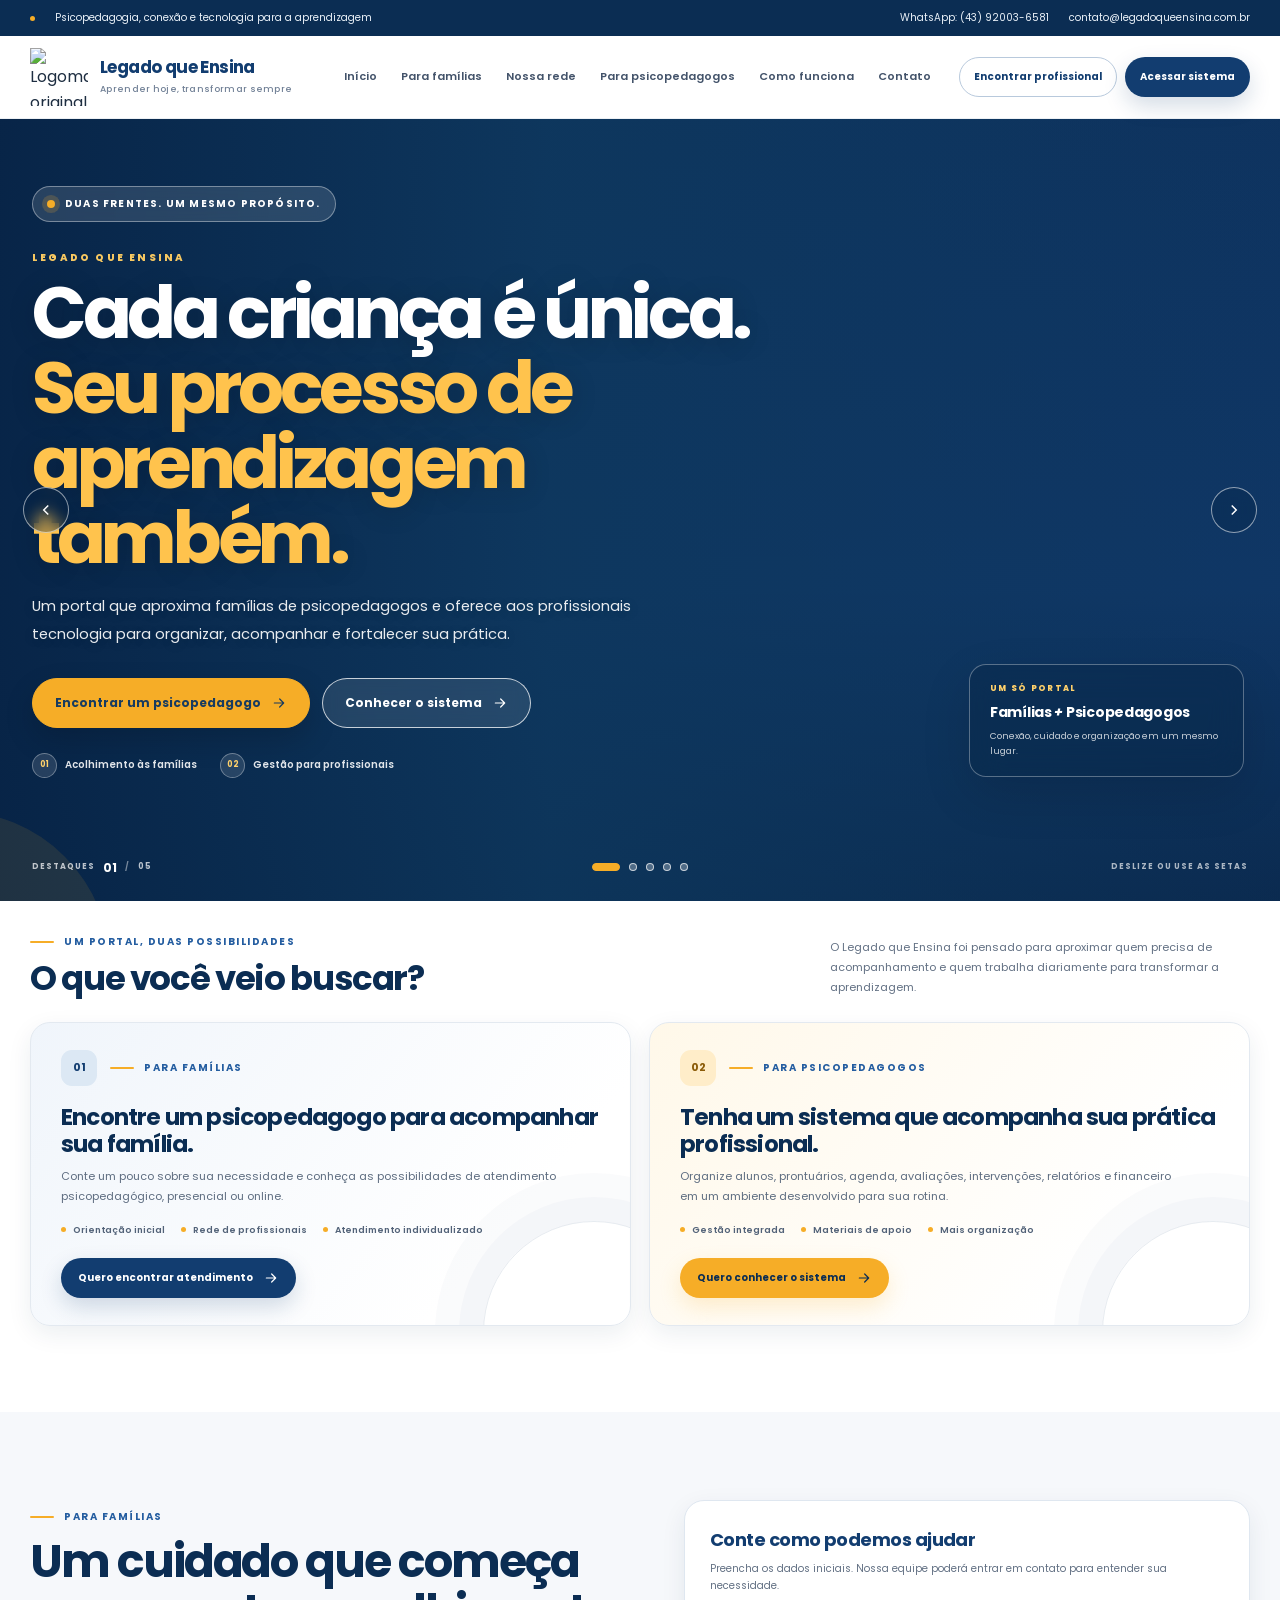
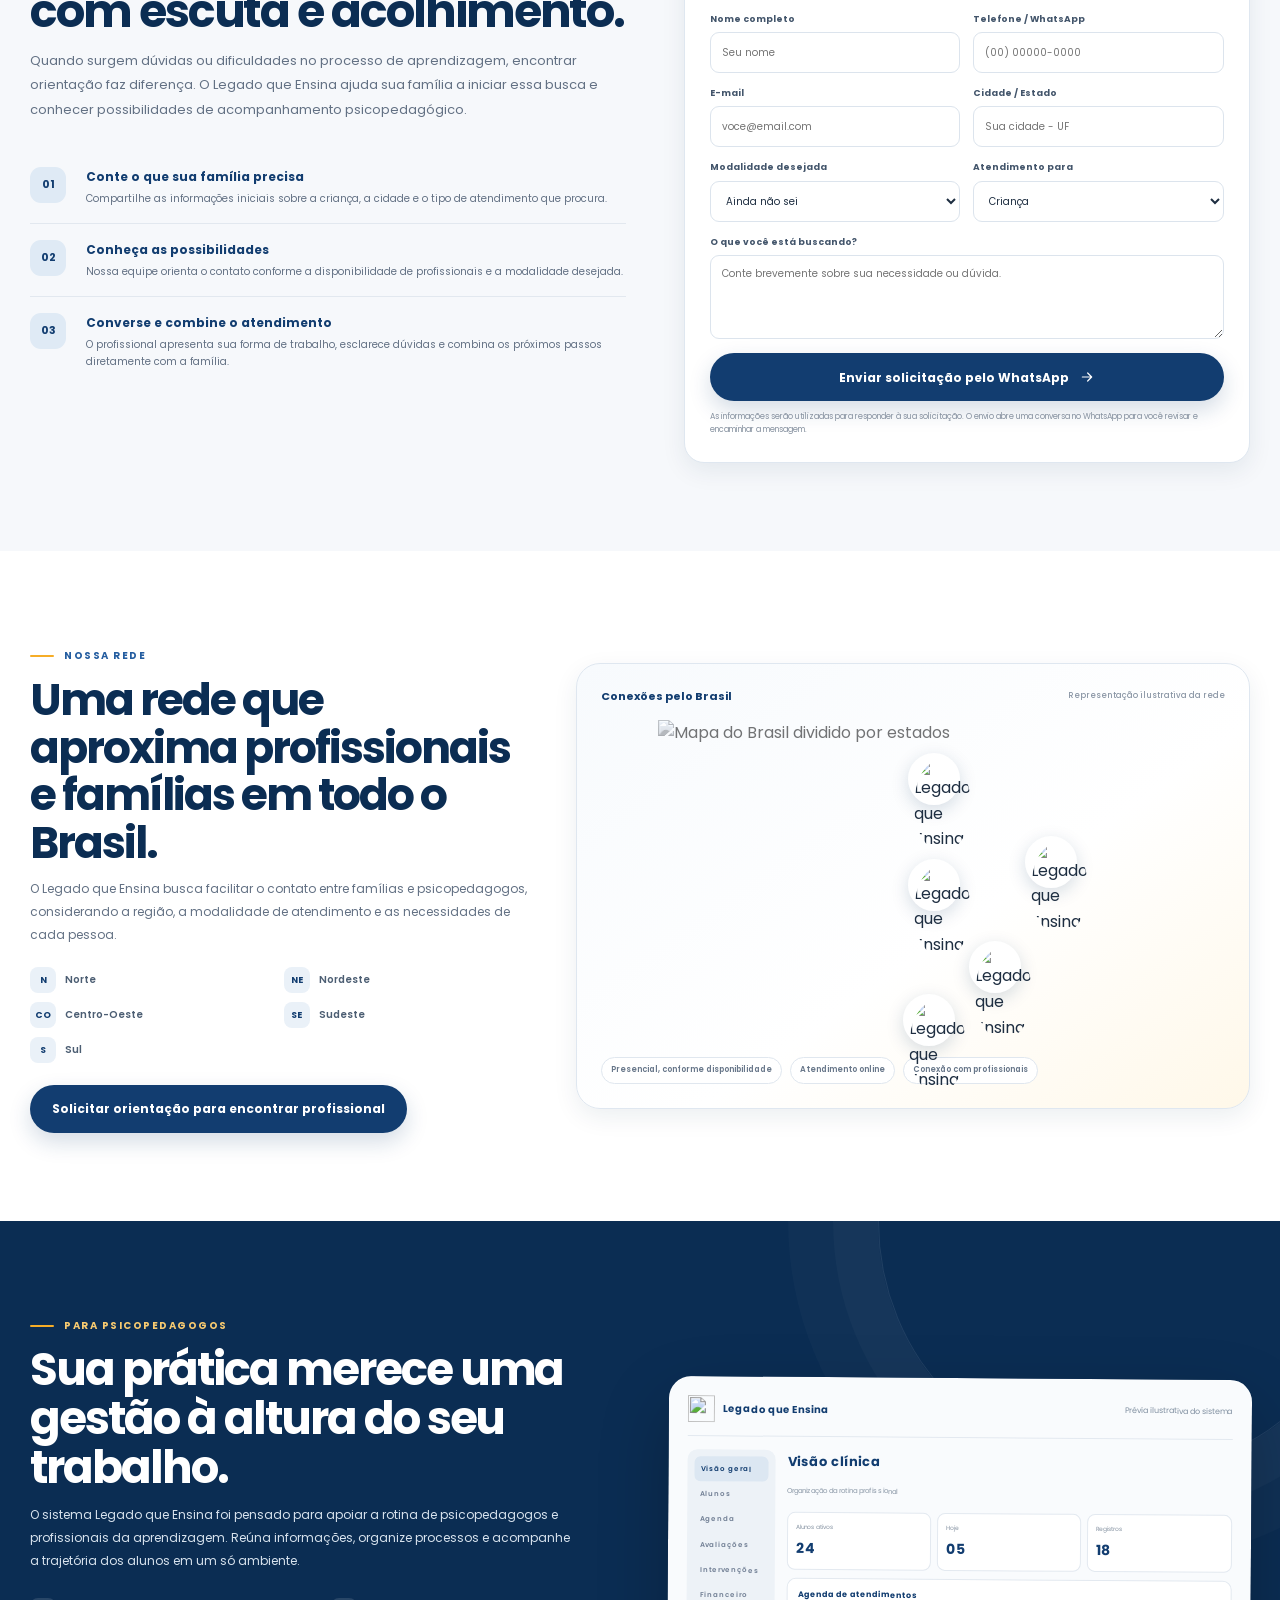
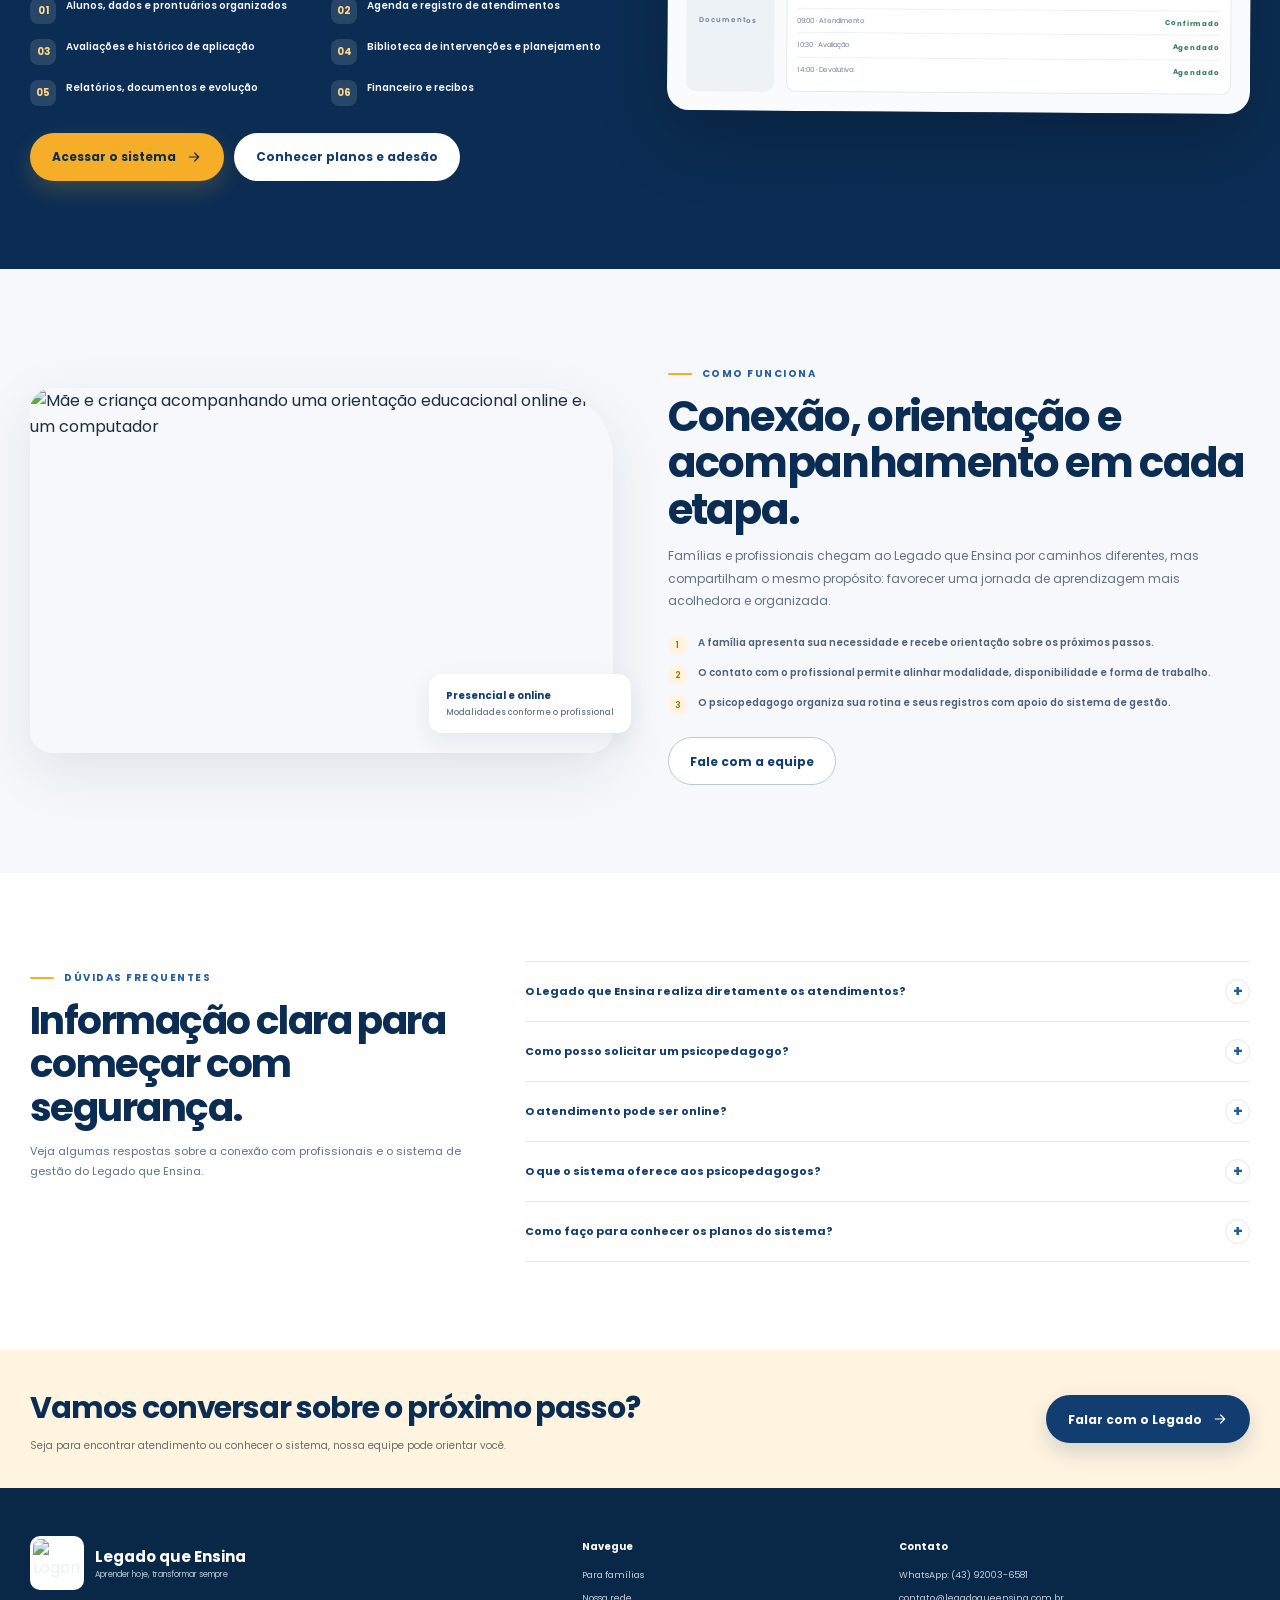
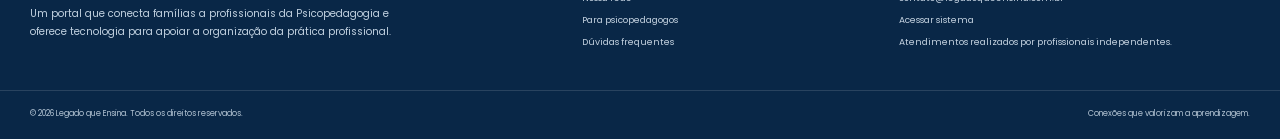
==== index.html @ 70329cec "Update index.html" ====
<!doctype html>
<html lang="pt-BR">
<head>
<meta charset="utf-8">
<meta name="viewport" content="width=device-width, initial-scale=1, viewport-fit=cover">
<meta name="theme-color" content="#123d70">
<meta name="description" content="O Legado que Ensina conecta famílias a profissionais da Psicopedagogia e oferece um sistema de gestão para psicopedagogos.">
<title>Legado que Ensina | Psicopedagogia, conexão e gestão</title>
<link rel="preconnect" href="https://fonts.googleapis.com">
<link rel="preconnect" href="https://fonts.gstatic.com" crossorigin>
<link href="https://fonts.googleapis.com/css2?family=Poppins:wght@400;500;600;700;800&display=swap" rel="stylesheet">
<style>
:root{
  --navy:#123d70;
  --navy-deep:#0b2d53;
  --blue:#245da0;
  --blue-mid:#3f76b4;
  --blue-pale:#eaf1f8;
  --gold:#f6ad27;
  --gold-pale:#fff4df;
  --teal:#2c7d82;
  --ink:#1e2e41;
  --muted:#637184;
  --line:#e3e9f0;
  --paper:#ffffff;
  --canvas:#f6f8fb;
  --shadow:0 18px 55px rgba(16,48,82,.10);
  --shadow-sm:0 8px 24px rgba(16,48,82,.08);
  --radius:22px;
  --max:1220px;
}
*{box-sizing:border-box}
html{scroll-behavior:smooth;scroll-padding-top:106px}
body{margin:0;background:#fff;color:var(--ink);font-family:'Poppins',system-ui,sans-serif;line-height:1.6;-webkit-font-smoothing:antialiased}
img{display:block;max-width:100%}
a{color:inherit;text-decoration:none}
button,input,select,textarea{font:inherit}
button{cursor:pointer}
.container{width:min(var(--max),calc(100% - 48px));margin-inline:auto}
.section{padding:88px 0}
.section-soft{background:var(--canvas)}
.eyebrow{display:inline-flex;align-items:center;gap:10px;color:var(--blue);font-size:10px;letter-spacing:.15em;text-transform:uppercase;font-weight:700}
.eyebrow:before{content:"";width:24px;height:2px;background:var(--gold);border-radius:3px}
.section-heading{max-width:700px;margin-bottom:38px}
.section-heading h2{margin:12px 0;color:var(--navy-deep);font-size:clamp(30px,4vw,44px);line-height:1.12;letter-spacing:-.04em;font-weight:700}
.section-heading p{margin:0;color:var(--muted);font-size:14px;line-height:1.9}
.section-heading.center{text-align:center;margin-inline:auto}
.section-heading.center .eyebrow:before{display:none}
.btn{min-height:48px;display:inline-flex;align-items:center;justify-content:center;gap:10px;padding:12px 21px;border:1px solid transparent;border-radius:999px;font-size:12px;font-weight:700;transition:background .2s ease,border-color .2s ease,transform .2s ease,box-shadow .2s ease}
.btn:hover{transform:translateY(-2px)}
.btn-primary{background:var(--navy);color:#fff;box-shadow:0 9px 22px rgba(18,61,112,.18)}
.btn-primary:hover{background:var(--navy-deep)}
.btn-gold{background:var(--gold);color:var(--navy-deep);box-shadow:0 9px 22px rgba(246,173,39,.2)}
.btn-gold:hover{background:#f3a416}
.btn-outline{border-color:#b8c9dc;color:var(--navy);background:#fff}
.btn-outline:hover{background:var(--blue-pale);border-color:#8eabc9}
.btn-white{background:#fff;color:var(--navy)}
.btn svg{width:16px;height:16px;fill:none;stroke:currentColor;stroke-width:1.8;stroke-linecap:round;stroke-linejoin:round}
.topbar{height:36px;background:var(--navy-deep);color:#eaf1f8;font-size:10px}
.topbar .container{height:100%;display:flex;align-items:center;justify-content:space-between;gap:18px}
.topbar-note,.topbar-contact{display:flex;align-items:center;gap:20px}
.topbar-note span,.topbar-contact a{display:inline-flex;align-items:center;gap:8px}
.topbar-dot{width:5px;height:5px;background:var(--gold);border-radius:50%}
.header{position:sticky;top:0;z-index:40;background:rgba(255,255,255,.96);backdrop-filter:blur(12px);border-bottom:1px solid rgba(18,61,112,.08)}
.nav{height:82px;display:flex;align-items:center;gap:28px}
.brand{display:flex;align-items:center;gap:12px;min-width:255px}
.brand img{width:58px;height:58px;object-fit:contain;object-position:center}
.brand-copy strong{display:block;color:var(--navy);font-size:17px;line-height:1.15;font-weight:700;letter-spacing:-.035em}
.brand-copy small{display:block;margin-top:4px;color:#718096;font-size:9px;font-weight:500;letter-spacing:.035em}
.navlinks{display:flex;align-items:center;gap:24px;margin-left:auto}
.navlinks a{position:relative;padding:10px 0;color:#43536a;font-size:11px;font-weight:600;white-space:nowrap}
.navlinks a:after{content:"";position:absolute;left:0;right:100%;bottom:3px;height:2px;background:var(--gold);transition:right .2s ease}
.navlinks a:hover{color:var(--navy)}.navlinks a:hover:after{right:0}
.nav-actions{display:flex;align-items:center;gap:8px}
.nav-actions .btn{min-height:40px;padding:9px 14px;font-size:10px;white-space:nowrap}
.menu-toggle{display:none;width:42px;height:42px;border:1px solid var(--line);border-radius:12px;background:#fff;color:var(--navy)}
.menu-toggle svg{width:20px;height:20px;stroke:currentColor;fill:none;stroke-width:2}
/* hero */
.hero{position:relative;overflow:hidden;background:linear-gradient(108deg,#f5f8fc 0%,#edf3f9 54%,#fff7e9 100%)}
.hero:before{content:"";position:absolute;width:560px;height:560px;right:-210px;top:-290px;border:1px solid rgba(36,93,160,.10);border-radius:50%;box-shadow:0 0 0 42px rgba(36,93,160,.025),0 0 0 84px rgba(36,93,160,.02)}
.hero:after{content:"";position:absolute;width:310px;height:310px;left:-200px;bottom:-220px;border-radius:50%;background:rgba(246,173,39,.10)}
.hero-inner{position:relative;z-index:1}
.slides{position:relative;min-height:560px}
.slide{display:none;min-height:560px;align-items:center;padding:55px 0 82px}
.slide.active{display:flex;animation:slideIn .5s ease both}
@keyframes slideIn{from{opacity:.35;transform:translateY(8px)}to{opacity:1;transform:translateY(0)}}
.hero-grid{width:100%;display:grid;grid-template-columns:1fr 1fr;gap:52px;align-items:center}
.hero-copy{max-width:570px}
.hero-label{display:inline-flex;align-items:center;gap:9px;padding:8px 12px;border:1px solid #cddbeb;border-radius:999px;background:rgba(255,255,255,.82);color:var(--navy);font-size:9px;font-weight:700;letter-spacing:.13em;text-transform:uppercase}
.hero-label i{width:7px;height:7px;border-radius:50%;background:var(--gold)}
.hero h1{margin:20px 0 18px;color:var(--navy-deep);font-size:clamp(42px,5vw,64px);line-height:1.04;letter-spacing:-.055em;font-weight:700}
.hero h1 em{font-style:normal;color:var(--blue)}
.hero-copy>p{max-width:520px;margin:0;color:#5b6a7d;font-size:14px;line-height:1.9}
.hero-actions{display:flex;flex-wrap:wrap;gap:10px;margin-top:27px}
.hero-assurance{display:flex;flex-wrap:wrap;gap:18px;margin-top:26px;color:#53647a;font-size:10px;font-weight:600}
.hero-assurance span{display:flex;align-items:center;gap:8px}
.hero-assurance b{display:grid;place-items:center;width:21px;height:21px;border-radius:50%;background:#fff0d3;color:#a36b06;font-size:11px}
.hero-visual{position:relative;min-width:0}
.hero-photo{width:100%;height:405px;object-fit:cover;object-position:center 42%;border-radius:30px 110px 30px 30px;box-shadow:var(--shadow)}
.photo-caption{position:absolute;left:-22px;bottom:22px;max-width:245px;padding:15px 18px;border:1px solid #fff;border-radius:14px;background:#fffffff2;box-shadow:var(--shadow-sm)}
.photo-caption strong{display:block;color:var(--navy);font-size:12px}
.photo-caption span{display:block;margin-top:3px;color:var(--muted);font-size:9px;line-height:1.6}
.hero-system{position:relative;padding:21px;border:1px solid #d9e3ef;border-radius:24px;background:#fff;box-shadow:var(--shadow);transform:rotate(.5deg)}
.system-top{display:flex;align-items:center;justify-content:space-between;padding-bottom:14px;border-bottom:1px solid var(--line);color:var(--navy);font-size:11px;font-weight:700}
.system-pill{padding:5px 9px;border-radius:30px;background:#e9f3eb;color:#3e7a58;font-size:8px;font-weight:700}
.system-body{display:grid;grid-template-columns:100px 1fr;gap:13px;padding-top:14px}
.system-side{padding:8px;border-radius:12px;background:#f2f5f9}
.system-side span{display:block;padding:8px 6px;border-radius:7px;color:#738094;font-size:8px;font-weight:600}
.system-side span:first-child{background:#e1eaf5;color:var(--navy)}
.system-main h3{margin:1px 0 4px;color:var(--navy);font-size:14px}
.system-main>small{color:#8894a3;font-size:8px}
.system-kpis{display:grid;grid-template-columns:repeat(3,1fr);gap:8px;margin-top:14px}
.system-kpis div{padding:11px 9px;border:1px solid var(--line);border-radius:10px;background:#fff}
.system-kpis small{display:block;color:#8491a1;font-size:7px}
.system-kpis strong{display:block;margin-top:5px;color:var(--navy);font-size:17px}
.system-schedule{margin-top:10px;padding:12px;border:1px solid var(--line);border-radius:11px}
.system-schedule strong{display:block;margin-bottom:8px;color:var(--navy);font-size:9px}
.fake-row{display:flex;justify-content:space-between;gap:8px;padding:7px 0;border-top:1px solid #eef2f6;color:#6c7b8e;font-size:8px}
.fake-row b{color:#3e7a58;font-size:8px}
.call-visual{position:relative;overflow:hidden;border-radius:28px;background:#dfe8f0;box-shadow:var(--shadow)}
.call-visual img{width:100%;height:395px;object-fit:cover}
.call-overlay{position:absolute;left:16px;right:16px;bottom:16px;display:flex;align-items:center;justify-content:space-between;gap:12px;padding:12px 15px;border:1px solid #ffffff80;border-radius:14px;background:rgba(11,45,83,.86);color:white;backdrop-filter:blur(8px)}
.call-overlay strong{font-size:10px}.call-overlay span{font-size:8px;color:#dbe6f1}
.slide-controls{position:absolute;left:0;bottom:25px;display:flex;align-items:center;gap:8px;z-index:3}
.slide-dot{width:8px;height:8px;padding:0;border:0;border-radius:50%;background:#bdcbd9;transition:width .2s ease,background .2s ease}
.slide-dot.active{width:26px;border-radius:10px;background:var(--navy)}
.slide-arrow{display:grid;place-items:center;width:32px;height:32px;border:1px solid #cbd8e5;border-radius:50%;background:#fff;color:var(--navy)}
.slide-arrow svg{width:13px;height:13px;stroke:currentColor;fill:none;stroke-width:2}
/* shared purpose */
.purpose{padding:24px 0 86px}
.purpose-head{display:flex;align-items:end;justify-content:space-between;gap:22px;margin-bottom:24px}
.purpose-head h2{margin:8px 0 0;color:var(--navy-deep);font-size:clamp(24px,3vw,34px);line-height:1.15;letter-spacing:-.04em}
.purpose-head p{max-width:420px;margin:0;color:var(--muted);font-size:11px;line-height:1.8}
.audience-grid{display:grid;grid-template-columns:1fr 1fr;gap:18px}
.audience-card{position:relative;overflow:hidden;min-height:260px;padding:27px 30px;border:1px solid var(--line);border-radius:20px;background:#fff;box-shadow:var(--shadow-sm)}
.audience-card.family{background:linear-gradient(130deg,#f0f5fb,#fff 76%)}
.audience-card.pro{background:linear-gradient(130deg,#fff8e9,#fff 76%)}
.audience-card:after{content:"";position:absolute;right:-75px;bottom:-118px;width:220px;height:220px;border:1px solid rgba(18,61,112,.10);border-radius:50%;box-shadow:0 0 0 24px rgba(18,61,112,.025),0 0 0 48px rgba(18,61,112,.02)}
.audience-top{display:flex;align-items:center;gap:13px}
.audience-index{display:grid;place-items:center;width:36px;height:36px;border-radius:11px;background:#dce8f4;color:var(--navy);font-size:11px;font-weight:700}
.pro .audience-index{background:#ffedc9;color:#8b5b07}
.audience-card h3{margin:18px 0 8px;color:var(--navy-deep);font-size:23px;line-height:1.2;letter-spacing:-.035em}
.audience-card p{max-width:500px;margin:0;color:#5e6d80;font-size:11px;line-height:1.8}
.audience-points{display:flex;flex-wrap:wrap;gap:8px 16px;margin:17px 0 20px;color:#526278;font-size:9px;font-weight:600}
.audience-points span:before{content:"";display:inline-block;width:5px;height:5px;margin:0 7px 1px 0;border-radius:50%;background:var(--gold)}
.audience-card .btn{position:relative;z-index:1;min-height:40px;padding:10px 16px;font-size:10px}
/* family flow */
.family-section{background:var(--canvas)}
.family-layout{display:grid;grid-template-columns:1fr .95fr;gap:58px;align-items:start}
.family-copy h2{margin:12px 0 12px;color:var(--navy-deep);font-size:clamp(32px,4vw,46px);line-height:1.08;letter-spacing:-.045em}
.family-copy>p{max-width:570px;margin:0;color:var(--muted);font-size:13px;line-height:1.9}
.steps{display:grid;gap:0;margin-top:28px}
.step{display:grid;grid-template-columns:42px 1fr;gap:14px;padding:16px 0;border-bottom:1px solid #e2e8ef}
.step:last-child{border-bottom:0}
.step-number{display:grid;place-items:center;width:36px;height:36px;border-radius:11px;background:#dfeaf5;color:var(--navy);font-size:11px;font-weight:700}
.step h3{margin:0 0 4px;color:var(--navy);font-size:12px}
.step p{margin:0;color:var(--muted);font-size:10px;line-height:1.7}
.request-card{padding:25px;border:1px solid #dfe7f0;border-radius:20px;background:#fff;box-shadow:var(--shadow-sm)}
.request-card h3{margin:0 0 5px;color:var(--navy);font-size:18px;letter-spacing:-.03em}
.request-card>p{margin:0 0 18px;color:var(--muted);font-size:10px;line-height:1.7}
.form-grid{display:grid;grid-template-columns:1fr 1fr;gap:13px}
.field{display:grid;gap:6px;min-width:0}
.field.full{grid-column:1/-1}
.field label{color:#43556b;font-size:9px;font-weight:700}
.field input,.field select,.field textarea{width:100%;min-width:0;min-height:41px;padding:10px 11px;border:1px solid #dce4ed;border-radius:9px;outline:none;background:white;color:var(--ink);font-size:10px}
.field textarea{min-height:84px;resize:vertical}
.field input:focus,.field select:focus,.field textarea:focus{border-color:#7294b8;box-shadow:0 0 0 3px rgba(36,93,160,.09)}
.request-card .btn{width:100%;margin-top:14px}
.privacy-note{margin:10px 0 0;color:#8792a0;font-size:8px;line-height:1.6}
/* network */
.network-layout{display:grid;grid-template-columns:.85fr 1.15fr;gap:48px;align-items:center}
.network-copy h2{margin:12px 0;color:var(--navy-deep);font-size:clamp(32px,4vw,44px);line-height:1.08;letter-spacing:-.045em}
.network-copy p{color:var(--muted);font-size:12px;line-height:1.9}
.region-list{display:grid;grid-template-columns:1fr 1fr;gap:9px;margin:20px 0 22px}
.region-list span{display:flex;align-items:center;gap:9px;color:#4c5e73;font-size:10px;font-weight:600}
.region-list i{display:grid;place-items:center;width:26px;height:26px;border-radius:8px;background:var(--blue-pale);color:var(--navy);font-size:9px;font-style:normal;font-weight:700}
.map-card{position:relative;min-height:420px;padding:24px;border:1px solid #dfe7f0;border-radius:24px;background:linear-gradient(145deg,#f7fafd,#fff 58%,#fff8e9);box-shadow:var(--shadow-sm)}
.map-title{position:relative;z-index:2;display:flex;align-items:center;justify-content:space-between;gap:12px;color:var(--navy);font-size:11px;font-weight:700}
.map-title small{color:#8a96a5;font-size:8px;font-weight:500}
.map-art{position:relative;width:min(100%,510px);height:330px;margin:15px auto 0}
.map-art>img{position:absolute;inset:0;width:100%;height:100%;object-fit:contain;opacity:.66;filter:grayscale(1) sepia(.13) hue-rotate(175deg) saturate(1.3)}
.map-pin{position:absolute;display:grid;place-items:center;width:52px;height:52px;border:3px solid #fff;border-radius:50%;background:#fff;box-shadow:0 5px 17px rgba(14,52,93,.17)}
.map-pin img{width:100%;height:100%;object-fit:contain;border-radius:50%;padding:3px}
.pin-n{left:49%;top:10%}.pin-ne{left:72%;top:35%}.pin-co{left:49%;top:42%}.pin-se{left:61%;top:67%}.pin-s{left:48%;top:83%}
.map-legend{display:flex;flex-wrap:wrap;gap:8px;margin-top:7px}
.map-legend span{padding:6px 9px;border:1px solid #e0e7ef;border-radius:999px;background:#fff;color:#68778a;font-size:8px;font-weight:600}
/* professional system */
.professional{background:var(--navy-deep);color:#fff;position:relative;overflow:hidden}
.professional:before{content:"";position:absolute;top:-250px;right:-100px;width:500px;height:500px;border:1px solid rgba(255,255,255,.09);border-radius:50%;box-shadow:0 0 0 45px rgba(255,255,255,.025),0 0 0 90px rgba(255,255,255,.018)}
.prof-layout{position:relative;z-index:1;display:grid;grid-template-columns:1fr 1fr;gap:55px;align-items:center}
.prof-copy h2{margin:12px 0;color:white;font-size:clamp(32px,4vw,45px);line-height:1.08;letter-spacing:-.045em}
.prof-copy>p{max-width:540px;color:#d7e2ed;font-size:12px;line-height:1.9}
.prof-features{display:grid;grid-template-columns:1fr 1fr;gap:15px 20px;margin:25px 0 27px}
.prof-feature{display:flex;align-items:flex-start;gap:10px;color:#f0f5fa;font-size:10px;font-weight:600;line-height:1.55}
.prof-feature b{display:grid;place-items:center;flex:0 0 26px;width:26px;height:26px;border-radius:8px;background:rgba(255,255,255,.12);color:#ffd889;font-size:10px}
.prof-actions{display:flex;flex-wrap:wrap;gap:10px}
.prof-preview{padding:18px;border:1px solid rgba(255,255,255,.17);border-radius:22px;background:#f9fbfd;color:var(--ink);box-shadow:0 28px 70px rgba(0,0,0,.23);transform:rotate(.4deg)}
.preview-head{display:flex;align-items:center;justify-content:space-between;gap:12px;padding-bottom:13px;border-bottom:1px solid var(--line)}
.preview-brand{display:flex;align-items:center;gap:8px;color:var(--navy);font-size:10px;font-weight:700}
.preview-brand img{width:27px;height:27px;object-fit:contain}
.preview-head small{color:#8190a1;font-size:8px}
.preview-content{display:grid;grid-template-columns:88px 1fr;gap:12px;padding-top:13px}
.preview-nav{padding:7px;border-radius:10px;background:#edf2f7}
.preview-nav span{display:block;padding:7px 6px;border-radius:6px;color:#738196;font-size:7px;font-weight:600}
.preview-nav span:first-child{background:#dce7f2;color:var(--navy)}
.preview-main h3{margin:2px 0;color:var(--navy);font-size:13px}
.preview-main>small{color:#8b98a7;font-size:7px}
.preview-kpis{display:grid;grid-template-columns:repeat(3,1fr);gap:6px;margin-top:12px}
.preview-kpis div{padding:10px 8px;border:1px solid var(--line);border-radius:8px;background:white}
.preview-kpis small{display:block;color:#8693a2;font-size:6px}
.preview-kpis strong{display:block;margin-top:4px;color:var(--navy);font-size:14px}
.preview-table{margin-top:8px;padding:10px;border:1px solid var(--line);border-radius:9px;background:white}
.preview-table strong{display:block;margin-bottom:6px;color:var(--navy);font-size:8px}
.preview-row{display:flex;justify-content:space-between;gap:8px;padding:6px 0;border-top:1px solid #edf1f5;color:#748296;font-size:7px}
.preview-row b{color:#2f7a5b}
/* online support */
.online-layout{display:grid;grid-template-columns:1fr 1fr;gap:55px;align-items:center}
.online-photo-wrap{position:relative}
.online-photo{width:100%;height:365px;object-fit:cover;border-radius:22px 70px 22px 22px;box-shadow:var(--shadow)}
.online-badge{position:absolute;right:-18px;bottom:20px;padding:14px 17px;border-radius:13px;background:#fff;box-shadow:var(--shadow-sm);color:var(--navy);font-size:10px;font-weight:700}
.online-badge small{display:block;margin-top:3px;color:var(--muted);font-size:8px;font-weight:500}
.online-copy h2{margin:12px 0;color:var(--navy-deep);font-size:clamp(30px,4vw,42px);line-height:1.1;letter-spacing:-.04em}
.online-copy p{color:var(--muted);font-size:12px;line-height:1.9}
.online-points{display:grid;gap:10px;margin:22px 0}
.online-points div{display:flex;align-items:flex-start;gap:10px;color:#516176;font-size:10px;font-weight:600}
.online-points i{display:grid;place-items:center;flex:0 0 20px;width:20px;height:20px;border-radius:50%;background:var(--gold-pale);color:#a26b09;font-size:9px;font-style:normal}
/* FAQ and contact */
.faq-layout{display:grid;grid-template-columns:.75fr 1.25fr;gap:60px}
.faq-intro h2{margin:12px 0;color:var(--navy-deep);font-size:clamp(29px,3.5vw,39px);line-height:1.12;letter-spacing:-.04em}
.faq-intro p{color:var(--muted);font-size:11px;line-height:1.8}
.faq-list{border-top:1px solid var(--line)}
.faq-item{border-bottom:1px solid var(--line)}
.faq-q{display:flex;width:100%;align-items:center;justify-content:space-between;gap:14px;padding:17px 0;border:0;background:transparent;color:var(--navy);text-align:left;font-size:11px;font-weight:700}
.faq-q span:last-child{display:grid;place-items:center;width:25px;height:25px;border:1px solid var(--line);border-radius:50%;color:var(--blue);font-size:15px;transition:transform .2s ease}
.faq-a{display:none;padding:0 40px 16px 0;color:var(--muted);font-size:10px;line-height:1.8}
.faq-item.open .faq-a{display:block}.faq-item.open .faq-q span:last-child{transform:rotate(45deg)}
.contact-band{padding:34px 0;background:var(--gold-pale)}
.contact-inner{display:flex;align-items:center;justify-content:space-between;gap:25px}
.contact-inner h2{margin:0 0 5px;color:var(--navy-deep);font-size:clamp(22px,3vw,30px);letter-spacing:-.035em}
.contact-inner p{margin:0;color:#6d6b66;font-size:10px;line-height:1.7}
.footer{padding:48px 0 0;background:#092747;color:#e9f0f7}
.footer-grid{display:grid;grid-template-columns:1.3fr .7fr .9fr;gap:45px;padding-bottom:32px}
.footer-brand{display:flex;align-items:center;gap:11px}
.footer-brand img{width:54px;height:54px;object-fit:contain;background:#fff;border-radius:10px;padding:3px}
.footer-brand strong{display:block;color:#fff;font-size:15px}
.footer-brand small{display:block;color:#b6c8da;font-size:8px}
.footer-desc{max-width:390px;margin:15px 0 0;color:#c0d0df;font-size:10px;line-height:1.8}
.footer-col h4{margin:3px 0 13px;color:#fff;font-size:10px}
.footer-col a,.footer-col p{display:block;margin:8px 0;color:#c3d1df;font-size:9px}
.footer-col a:hover{color:#ffd889}
.footer-bottom{border-top:1px solid rgba(255,255,255,.13)}
.footer-bottom .container{min-height:48px;display:flex;align-items:center;justify-content:space-between;gap:15px;color:#afc0d0;font-size:8px}
.toast{position:fixed;right:18px;bottom:18px;z-index:80;max-width:min(350px,calc(100vw - 36px));padding:13px 16px;border-radius:12px;background:var(--navy-deep);color:#fff;font-size:10px;box-shadow:var(--shadow);opacity:0;transform:translateY(8px);pointer-events:none;transition:.2s}
.toast.show{opacity:1;transform:none}
@media(max-width:1100px){.navlinks{gap:15px}.brand{min-width:215px}.nav-actions .btn-outline{display:none}.hero-grid{gap:32px}.network-layout,.prof-layout,.online-layout{gap:35px}}
@media(max-width:860px){.container{width:min(var(--max),calc(100% - 36px))}.section{padding:68px 0}.nav{height:72px}.brand{min-width:0}.brand img{width:50px;height:50px}.brand-copy strong{font-size:15px}.navlinks{display:none;position:absolute;top:72px;left:0;right:0;padding:10px 20px 18px;background:#fff;border-bottom:1px solid var(--line);box-shadow:var(--shadow-sm);flex-direction:column;align-items:stretch;gap:0}.navlinks.open{display:flex}.navlinks a{padding:12px 2px;border-bottom:1px solid #edf1f5}.navlinks a:after{display:none}.nav-actions{margin-left:auto}.nav-actions .btn-outline{display:none}.nav-actions .btn-primary{min-height:38px;padding:8px 12px}.menu-toggle{display:grid;place-items:center}.hero-grid{grid-template-columns:1fr;gap:28px}.slide,.slides{min-height:unset}.slide{padding:42px 0 82px}.hero-copy{max-width:720px}.hero h1{font-size:clamp(40px,7.5vw,58px)}.hero-visual{max-width:680px;width:100%;margin:auto}.hero-photo{height:360px}.system-preview{max-width:650px}.purpose-head{align-items:flex-start;flex-direction:column}.purpose-head p{max-width:620px}.family-layout,.network-layout,.prof-layout,.online-layout,.faq-layout{grid-template-columns:1fr;gap:32px}.map-card{max-width:700px;width:100%;margin:auto}.prof-preview{max-width:700px;width:100%;margin:auto}.online-photo-wrap{max-width:690px;width:100%;margin:auto}.online-photo{height:340px}.online-badge{right:12px}.footer-grid{grid-template-columns:1fr 1fr}.footer-brand-block{grid-column:1/-1}}
@media(max-width:580px){.container{width:calc(100% - 30px)}.topbar{height:auto;min-height:32px}.topbar .container{min-height:32px;justify-content:center}.topbar-contact{display:none}.topbar-note{font-size:8px}.nav{height:68px;gap:10px}.brand{gap:7px}.brand img{width:43px;height:43px}.brand-copy strong{font-size:13px}.brand-copy small{font-size:7px}.navlinks{top:68px}.nav-actions .btn-primary{display:none}.menu-toggle{width:39px;height:39px}.hero h1{font-size:clamp(37px,10vw,47px)}.hero-copy>p{font-size:12px}.hero-actions{display:grid;grid-template-columns:1fr;gap:8px}.hero-actions .btn{width:100%}.hero-assurance{gap:9px 14px;font-size:8px}.hero-photo{height:270px;border-radius:20px 65px 20px 20px}.photo-caption{left:9px;bottom:10px;max-width:205px;padding:10px 12px}.photo-caption strong{font-size:10px}.photo-caption span{font-size:8px}.slides{min-height:unset}.slide{padding:34px 0 76px}.slide-controls{bottom:20px}.system-body{grid-template-columns:70px 1fr;gap:8px}.system-side span{font-size:6px;padding:7px 4px}.system-kpis{gap:5px}.system-kpis div{padding:8px 6px}.system-kpis strong{font-size:13px}.system-schedule{padding:8px}.purpose{padding:22px 0 58px}.purpose-head h2{font-size:26px}.audience-grid{grid-template-columns:1fr}.audience-card{min-height:0;padding:22px 20px}.audience-card h3{font-size:20px}.audience-card p{font-size:10px}.form-grid{grid-template-columns:1fr}.field.full{grid-column:auto}.request-card{padding:19px}.map-card{min-height:350px;padding:15px}.map-art{height:270px}.map-pin{width:42px;height:42px;border-width:2px}.region-list{gap:9px}.region-list span{font-size:9px}.prof-features{grid-template-columns:1fr;gap:11px}.prof-copy h2{font-size:34px}.prof-actions{display:grid}.prof-actions .btn{width:100%}.preview-content{grid-template-columns:68px 1fr;gap:7px}.preview-nav span{font-size:6px;padding:7px 4px}.preview-main h3{font-size:11px}.preview-kpis strong{font-size:11px}.online-photo{height:250px;border-radius:18px 48px 18px 18px}.online-badge{right:8px;bottom:10px;padding:10px 12px}.online-copy h2{font-size:32px}.contact-inner{align-items:flex-start;flex-direction:column}.contact-inner .btn{width:100%}.footer-grid{grid-template-columns:1fr;gap:23px}.footer-brand-block{grid-column:auto}.footer-bottom .container{padding:12px 0;align-items:flex-start;flex-direction:column}.section-heading h2{font-size:31px}}
@media(prefers-reduced-motion:reduce){html{scroll-behavior:auto}*,*:before,*:after{animation:none!important;transition:none!important}}

/* Full-screen photographic carousel */
.hero.hero-full{position:relative;width:100%;height:calc(100svh - 118px);min-height:630px;max-height:900px;overflow:hidden;background:#0b2d53;color:#fff;isolation:isolate}
.hero-full .slides{position:relative;width:100%;height:100%;min-height:0;overflow:hidden}
.hero-full .slide{position:absolute;inset:0;display:none;align-items:center;width:100%;height:100%;min-height:0;padding:0;overflow:hidden;isolation:isolate;background:#123d70}
.hero-full .slide.active{display:flex;animation:heroSlideIn .75s cubic-bezier(.2,.7,.2,1) both}
@keyframes heroSlideIn{from{opacity:.3}to{opacity:1}}
.hero-full .slide::before{content:"";position:absolute;z-index:-2;inset:-18px;background-image:var(--slide-image);background-size:cover;background-position:center 44%;background-repeat:no-repeat;filter:blur(5px) saturate(1.12) brightness(.86);transform:scale(1.055)}
.hero-full .slide::after{content:"";position:absolute;z-index:-1;inset:0;background:var(--slide-overlay),linear-gradient(0deg,rgba(5,26,49,.45) 0%,transparent 40%,rgba(5,26,49,.12) 100%)}
.hero-full .slide-02::before{background-position:58% center}
.hero-full .slide-03::before{background-position:center 48%}
.hero-full .slide-04::before{background-position:62% 44%}
.hero-full .slide-05::before{background-position:center 50%}
.hero-full .slide-inner{position:relative;z-index:2;display:flex;align-items:center;width:min(1280px,calc(100% - 64px));height:100%;max-width:1280px;margin:0 auto;padding:38px 0 94px}
.hero-full .slide-copy{width:min(760px,67%);max-width:760px;color:#fff;position:relative;z-index:3}
.hero-full .hero-kicker{display:inline-flex;align-items:center;gap:10px;padding:9px 14px;border:1px solid rgba(255,255,255,.38);border-radius:999px;background:rgba(255,255,255,.13);color:#fff;font-size:10px;font-weight:700;letter-spacing:.12em;text-transform:uppercase;backdrop-filter:blur(12px)}
.hero-full .hero-kicker i{width:8px;height:8px;border-radius:50%;background:var(--gold);box-shadow:0 0 0 5px rgba(246,173,39,.18)}
.hero-full .slide-overline{margin:28px 0 10px;color:#f7c861;font-size:10px;font-weight:800;letter-spacing:.22em;text-transform:uppercase}
.hero-full h1{max-width:800px;margin:0 0 18px;color:#fff;font-size:clamp(46px,5.65vw,78px);line-height:1.035;font-weight:700;letter-spacing:-.06em;text-shadow:0 3px 28px rgba(0,0,0,.16)}
.hero-full h1 em{color:#ffc34d;font-style:normal}
.hero-full .slide-copy>p:not(.slide-overline){max-width:640px;margin:0;color:rgba(255,255,255,.91);font-size:clamp(13px,1.15vw,16px);line-height:1.85;font-weight:400;text-shadow:0 2px 12px rgba(0,0,0,.18)}
.hero-full .hero-actions{display:flex;flex-wrap:wrap;gap:12px;margin-top:30px}
.hero-full .hero-actions .btn{min-height:50px;padding:13px 22px;font-size:12px}
.hero-full .btn-primary{background:var(--gold);border-color:var(--gold);color:#173b60;box-shadow:0 12px 30px rgba(0,0,0,.16)}
.hero-full .btn-primary:hover{background:#ffd16b;border-color:#ffd16b;color:#12345a}
.hero-full .btn-outline{border-color:rgba(255,255,255,.75);background:rgba(255,255,255,.10);color:#fff;backdrop-filter:blur(8px)}
.hero-full .btn-outline:hover{background:rgba(255,255,255,.2);border-color:#fff;color:#fff}
.hero-full .hero-assurance{display:flex;flex-wrap:wrap;gap:12px 23px;margin-top:25px;color:rgba(255,255,255,.88);font-size:10px;font-weight:600}
.hero-full .hero-assurance span{display:flex;align-items:center;gap:8px}
.hero-full .hero-assurance b{display:grid;place-items:center;width:25px;height:25px;border:1px solid rgba(255,255,255,.32);border-radius:50%;background:rgba(255,255,255,.12);color:#ffd16b;font-size:8px}
.hero-full .slide-glass-note{position:absolute;right:4px;bottom:124px;display:grid;gap:7px;width:275px;padding:18px 20px;border:1px solid rgba(255,255,255,.32);border-radius:17px;background:rgba(8,36,65,.34);box-shadow:0 18px 50px rgba(0,0,0,.12);backdrop-filter:blur(16px);color:#fff}
.hero-full .slide-glass-note span{color:#ffd16b;font-size:8px;font-weight:800;letter-spacing:.16em}
.hero-full .slide-glass-note strong{font-size:14px;line-height:1.4;letter-spacing:-.02em}
.hero-full .slide-glass-note small{color:rgba(255,255,255,.78);font-size:9px;line-height:1.6}
.hero-arrows{position:absolute;inset:0;z-index:5;display:flex;align-items:center;justify-content:space-between;padding:0 23px;pointer-events:none}
.hero-full .hero-arrow{display:grid;place-items:center;width:46px;height:46px;border:1px solid rgba(255,255,255,.55);border-radius:50%;background:rgba(7,34,64,.28);color:#fff;backdrop-filter:blur(8px);pointer-events:auto;transition:background .2s,transform .2s}
.hero-full .hero-arrow:hover{background:rgba(255,255,255,.2);transform:scale(1.06)}
.hero-full .hero-arrow svg{width:18px;height:18px}
.hero-bottom{position:absolute;z-index:6;left:50%;bottom:24px;display:grid;grid-template-columns:1fr auto 1fr;align-items:center;gap:15px;width:min(1280px,calc(100% - 64px));max-width:1280px;transform:translateX(-50%);pointer-events:none}
.hero-bottom-label{display:flex;align-items:center;gap:8px;color:rgba(255,255,255,.72);font-size:8px;font-weight:700;letter-spacing:.13em}
.hero-bottom-label strong{color:#fff;font-size:12px;letter-spacing:0}
.hero-bottom-label i{font-style:normal;color:rgba(255,255,255,.45)}
.hero-bottom-hint{justify-self:end;color:rgba(255,255,255,.66);font-size:8px;font-weight:700;letter-spacing:.12em}
.hero-full .slide-controls{position:static;display:flex;align-items:center;justify-content:center;gap:9px;pointer-events:auto}
.hero-full .slide-dot{width:8px;height:8px;border:1px solid rgba(255,255,255,.7);border-radius:50%;background:rgba(255,255,255,.28);transition:width .25s,background .25s,border-color .25s}
.hero-full .slide-dot.active{width:28px;border-color:var(--gold);border-radius:999px;background:var(--gold)}
.hero-full .slide-dot:focus-visible,.hero-full .hero-arrow:focus-visible{outline:3px solid #ffd16b;outline-offset:4px}
@media(max-width:860px){.hero.hero-full{height:calc(100svh - 104px);min-height:650px;max-height:none}.hero-full .slide-inner{width:min(100% - 44px,720px);padding:38px 0 108px}.hero-full .slide-copy{width:min(100%,680px)}.hero-full h1{font-size:clamp(42px,7.4vw,64px)}.hero-full .slide-glass-note{right:0;bottom:108px;width:230px;padding:13px 15px}.hero-bottom{width:calc(100% - 44px);bottom:19px}.hero-bottom-hint{display:none}.hero-bottom{grid-template-columns:auto 1fr auto}.hero-arrows{padding:0 12px}.hero-full .hero-arrow{width:38px;height:38px}}
@media(max-width:580px){.hero.hero-full{height:calc(100svh - 100px);min-height:690px}.hero-full .slide::before{filter:blur(4px) saturate(1.05) brightness(.78);background-position:61% center}.hero-full .slide::after{background:var(--slide-overlay),linear-gradient(0deg,rgba(5,25,48,.68) 0%,rgba(5,25,48,.08) 80%)}.hero-full .slide-inner{width:calc(100% - 38px);padding:38px 0 122px;align-items:center}.hero-full .slide-copy{width:100%;max-width:none}.hero-full .hero-kicker{font-size:8px;padding:8px 11px}.hero-full .slide-overline{margin:22px 0 8px;font-size:8px}.hero-full h1{max-width:100%;font-size:clamp(37px,10vw,48px);line-height:1.06;margin-bottom:14px}.hero-full .slide-copy>p:not(.slide-overline){font-size:12px;line-height:1.72;max-width:100%}.hero-full .hero-actions{display:grid;grid-template-columns:1fr;gap:8px;margin-top:21px}.hero-full .hero-actions .btn{width:100%;min-height:46px;padding:11px 14px;font-size:10px}.hero-full .hero-assurance{gap:9px 13px;margin-top:17px;font-size:8px}.hero-full .hero-assurance b{width:21px;height:21px;font-size:7px}.hero-full .slide-glass-note{display:none}.hero-arrows{align-items:flex-end;justify-content:flex-end;gap:7px;bottom:18px;top:auto;padding:0 18px}.hero-full .hero-arrow{width:33px;height:33px}.hero-full .hero-arrow svg{width:14px;height:14px}.hero-bottom{left:18px;right:18px;bottom:22px;width:auto;transform:none;grid-template-columns:auto 1fr;gap:12px}.hero-bottom-label{font-size:7px}.hero-bottom-label strong{font-size:10px}.hero-full .slide-controls{gap:7px}.hero-full .slide-dot{width:7px;height:7px}.hero-full .slide-dot.active{width:21px}}
@media(max-width:380px){.hero-full h1{font-size:35px}.hero-full .slide-inner{width:calc(100% - 32px)}.hero-full .hero-assurance{font-size:7px}.hero-bottom{left:15px;right:15px}}
@media(prefers-reduced-motion:reduce){.hero-full .slide.active{animation:none}.hero-full .slide-dot,.hero-full .hero-arrow{transition:none}}

</style>
</head>
<body>
<div class="topbar"><div class="container"><div class="topbar-note"><span class="topbar-dot"></span><span>Psicopedagogia, conexão e tecnologia para a aprendizagem</span></div><div class="topbar-contact"><a href="https://wa.me/5543920036581" target="_blank" rel="noopener">WhatsApp: (43) 92003-6581</a><a href="mailto:contato@legadoqueensina.com.br">contato@legadoqueensina.com.br</a></div></div></div>
<header class="header"><div class="container nav">
  <a class="brand" href="#inicio" aria-label="Legado que Ensina — início"><img src="https://i.imgur.com/D2WGUlJ.png" alt="Logomarca original Legado que Ensina"><span class="brand-copy"><strong>Legado que Ensina</strong><small>Aprender hoje, transformar sempre</small></span></a>
  <nav class="navlinks" id="navlinks" aria-label="Navegação principal"><a href="#inicio">Início</a><a href="#familias">Para famílias</a><a href="#rede">Nossa rede</a><a href="#profissionais">Para psicopedagogos</a><a href="#como-funciona">Como funciona</a><a href="#contato">Contato</a></nav>
  <div class="nav-actions"><a class="btn btn-outline" href="#familias">Encontrar profissional</a><a class="btn btn-primary" href="https://sistema.legadoqueensina.com.br" target="_blank" rel="noopener">Acessar sistema</a></div>
  <button class="menu-toggle" id="menuToggle" aria-label="Abrir menu" aria-expanded="false"><svg viewBox="0 0 24 24"><path d="M4 7h16M4 12h16M4 17h16"/></svg></button>
</div></header>
<main id="inicio">
<section class="hero hero-full" aria-label="Destaques do Legado que Ensina">
  <div class="slides" id="heroSlides" aria-roledescription="carrossel">
    <article class="slide slide-01 active" aria-hidden="false" style="--slide-image:url('https://images.pexels.com/photos/8923039/pexels-photo-8923039.jpeg?auto=compress&cs=tinysrgb&w=2200');--slide-overlay:linear-gradient(90deg,rgba(7,35,69,.92) 0%,rgba(13,54,91,.82) 43%,rgba(7,35,69,.25) 100%);">
      <div class="slide-inner container">
        <div class="slide-copy">
          <span class="hero-kicker"><i></i> Duas frentes. Um mesmo propósito.</span>
          <p class="slide-overline">LEGADO QUE ENSINA</p>
          <h1>Cada criança é única.<br><em>Seu processo de aprendizagem também.</em></h1>
          <p>Um portal que aproxima famílias de psicopedagogos e oferece aos profissionais tecnologia para organizar, acompanhar e fortalecer sua prática.</p>
          <div class="hero-actions">
            <a class="btn btn-primary" href="#familias">Encontrar um psicopedagogo <svg viewBox="0 0 24 24"><path d="M5 12h14m-6-6 6 6-6 6"/></svg></a>
            <a class="btn btn-outline" href="#profissionais">Conhecer o sistema <svg viewBox="0 0 24 24"><path d="M5 12h14m-6-6 6 6-6 6"/></svg></a>
          </div>
          <div class="hero-assurance"><span><b>01</b> Acolhimento às famílias</span><span><b>02</b> Gestão para profissionais</span></div>
        </div>
        <div class="slide-glass-note"><span>UM SÓ PORTAL</span><strong>Famílias <i>+</i> Psicopedagogos</strong><small>Conexão, cuidado e organização em um mesmo lugar.</small></div>
      </div>
    </article>

    <article class="slide slide-02" aria-hidden="true" style="--slide-image:url('https://images.pexels.com/photos/5905921/pexels-photo-5905921.jpeg?auto=compress&cs=tinysrgb&w=2200');--slide-overlay:linear-gradient(90deg,rgba(5,55,68,.94) 0%,rgba(10,80,88,.82) 45%,rgba(7,44,58,.25) 100%);">
      <div class="slide-inner container">
        <div class="slide-copy">
          <span class="hero-kicker"><i></i> Para famílias</span>
          <p class="slide-overline">UM PASSO DE CADA VEZ</p>
          <h1>Encontrar apoio para aprender pode ser <em>mais simples.</em></h1>
          <p>Conte o que sua família procura, conheça as possibilidades de atendimento e encontre um profissional que possa caminhar com vocês.</p>
          <div class="hero-actions">
            <a class="btn btn-primary" href="#familias">Solicitar orientação <svg viewBox="0 0 24 24"><path d="M5 12h14m-6-6 6 6-6 6"/></svg></a>
            <a class="btn btn-outline" href="#rede">Conhecer nossa rede</a>
          </div>
          <div class="hero-assurance"><span><b>01</b> Escuta e acolhimento</span><span><b>02</b> Profissionais em diferentes regiões</span></div>
        </div>
        <div class="slide-glass-note"><span>PARA QUEM CUIDA</span><strong>Uma jornada com orientação</strong><small>Presencial ou online, conforme a atuação de cada profissional.</small></div>
      </div>
    </article>

    <article class="slide slide-03" aria-hidden="true" style="--slide-image:url('https://cdn.shopify.com/s/files/1/0893/4912/8476/files/videocall.webp?v=1746589820');--slide-overlay:linear-gradient(90deg,rgba(12,43,83,.94) 0%,rgba(20,67,103,.82) 44%,rgba(14,49,78,.28) 100%);">
      <div class="slide-inner container">
        <div class="slide-copy">
          <span class="hero-kicker"><i></i> Atendimento presencial e online</span>
          <p class="slide-overline">APRENDIZAGEM SEM DISTÂNCIAS</p>
          <h1>Novos caminhos para acompanhar <em>cada aprendizagem.</em></h1>
          <p>Conheça modalidades de atendimento e possibilidades de acompanhamento que respeitam as necessidades da família e a forma de trabalho do psicopedagogo.</p>
          <div class="hero-actions">
            <a class="btn btn-primary" href="#como-funciona">Ver como funciona <svg viewBox="0 0 24 24"><path d="M5 12h14m-6-6 6 6-6 6"/></svg></a>
            <a class="btn btn-outline" href="#contato">Conversar com a equipe</a>
          </div>
          <div class="hero-assurance"><span><b>01</b> Modalidades combinadas com o profissional</span><span><b>02</b> Orientação em cada etapa</span></div>
        </div>
        <div class="slide-glass-note"><span>CONEXÃO QUE APROXIMA</span><strong>Aprender também pode acontecer online</strong><small>Combinando recursos, presença e acompanhamento.</small></div>
      </div>
    </article>

    <article class="slide slide-04" aria-hidden="true" style="--slide-image:url('https://images.pexels.com/photos/5303516/pexels-photo-5303516.jpeg?auto=compress&cs=tinysrgb&w=2200');--slide-overlay:linear-gradient(90deg,rgba(8,37,75,.95) 0%,rgba(17,65,111,.82) 47%,rgba(8,37,75,.22) 100%);">
      <div class="slide-inner container">
        <div class="slide-copy">
          <span class="hero-kicker"><i></i> Para psicopedagogos</span>
          <p class="slide-overline">SUA PRÁTICA, MAIS ORGANIZADA</p>
          <h1>Mais clareza na gestão.<br><em>Mais espaço para cuidar.</em></h1>
          <p>Alunos, prontuários, agenda, avaliações, intervenções, relatórios e financeiro reunidos em um sistema pensado para a rotina psicopedagógica.</p>
          <div class="hero-actions">
            <a class="btn btn-primary" href="#profissionais">Conhecer o sistema <svg viewBox="0 0 24 24"><path d="M5 12h14m-6-6 6 6-6 6"/></svg></a>
            <a class="btn btn-outline" href="https://sistema.legadoqueensina.com.br" target="_blank" rel="noopener">Acessar o sistema</a>
          </div>
          <div class="hero-assurance"><span><b>01</b> Gestão integrada</span><span><b>02</b> Registros organizados</span></div>
        </div>
        <div class="slide-glass-note"><span>TECNOLOGIA A FAVOR DA PRÁTICA</span><strong>Seu trabalho em um só ambiente</strong><small>Ferramentas para apoiar a organização profissional.</small></div>
      </div>
    </article>

    <article class="slide slide-05" aria-hidden="true" style="--slide-image:url('https://images.pexels.com/photos/8055142/pexels-photo-8055142.jpeg?auto=compress&cs=tinysrgb&w=2200');--slide-overlay:linear-gradient(90deg,rgba(46,43,32,.91) 0%,rgba(60,63,54,.78) 44%,rgba(20,45,62,.25) 100%);">
      <div class="slide-inner container">
        <div class="slide-copy">
          <span class="hero-kicker"><i></i> Uma rede em construção</span>
          <p class="slide-overline">CONEXÕES QUE TRANSFORMAM</p>
          <h1>Famílias e profissionais mais próximos, <em>em todo o Brasil.</em></h1>
          <p>O Legado que Ensina reúne acolhimento para quem procura acompanhamento e ferramentas para quem faz da aprendizagem sua profissão.</p>
          <div class="hero-actions">
            <a class="btn btn-primary" href="#rede">Conhecer a rede <svg viewBox="0 0 24 24"><path d="M5 12h14m-6-6 6 6-6 6"/></svg></a>
            <a class="btn btn-outline" href="#profissionais">Fazer parte do portal</a>
          </div>
          <div class="hero-assurance"><span><b>01</b> Conexão entre pessoas</span><span><b>02</b> Tecnologia com propósito</span></div>
        </div>
        <div class="slide-glass-note"><span>LEGADO QUE ENSINA</span><strong>Duas frentes. Um mesmo propósito.</strong><small>Cuidado para quem aprende. Estrutura para quem ensina.</small></div>
      </div>
    </article>

    <div class="hero-arrows" aria-label="Navegar pelos destaques">
      <button class="slide-arrow hero-arrow" id="prevSlide" aria-label="Slide anterior"><svg viewBox="0 0 24 24"><path d="m15 18-6-6 6-6"/></svg></button>
      <button class="slide-arrow hero-arrow" id="nextSlide" aria-label="Próximo slide"><svg viewBox="0 0 24 24"><path d="m9 18 6-6-6-6"/></svg></button>
    </div>
    <div class="hero-bottom container">
      <div class="hero-bottom-label"><span>DESTAQUES</span><strong id="slideCurrent">01</strong><i>/</i><span id="slideTotal">05</span></div>
      <div class="slide-controls" aria-label="Escolher destaque">
        <button class="slide-dot active" data-slide="0" aria-label="Ir para slide 1" aria-current="true"></button>
        <button class="slide-dot" data-slide="1" aria-label="Ir para slide 2"></button>
        <button class="slide-dot" data-slide="2" aria-label="Ir para slide 3"></button>
        <button class="slide-dot" data-slide="3" aria-label="Ir para slide 4"></button>
        <button class="slide-dot" data-slide="4" aria-label="Ir para slide 5"></button>
      </div>
      <span class="hero-bottom-hint">DESLIZE OU USE AS SETAS</span>
    </div>
  </div>
</section>

<section class="purpose"><div class="container"><div class="purpose-head"><div><span class="eyebrow">Um portal, duas possibilidades</span><h2>O que você veio buscar?</h2></div><p>O Legado que Ensina foi pensado para aproximar quem precisa de acompanhamento e quem trabalha diariamente para transformar a aprendizagem.</p></div><div class="audience-grid">
  <article class="audience-card family"><div class="audience-top"><span class="audience-index">01</span><span class="eyebrow">Para famílias</span></div><h3>Encontre um psicopedagogo para acompanhar sua família.</h3><p>Conte um pouco sobre sua necessidade e conheça as possibilidades de atendimento psicopedagógico, presencial ou online.</p><div class="audience-points"><span>Orientação inicial</span><span>Rede de profissionais</span><span>Atendimento individualizado</span></div><a class="btn btn-primary" href="#familias">Quero encontrar atendimento <svg viewBox="0 0 24 24"><path d="M5 12h14m-6-6 6 6-6 6"/></svg></a></article>
  <article class="audience-card pro"><div class="audience-top"><span class="audience-index">02</span><span class="eyebrow">Para psicopedagogos</span></div><h3>Tenha um sistema que acompanha sua prática profissional.</h3><p>Organize alunos, prontuários, agenda, avaliações, intervenções, relatórios e financeiro em um ambiente desenvolvido para sua rotina.</p><div class="audience-points"><span>Gestão integrada</span><span>Materiais de apoio</span><span>Mais organização</span></div><a class="btn btn-gold" href="#profissionais">Quero conhecer o sistema <svg viewBox="0 0 24 24"><path d="M5 12h14m-6-6 6 6-6 6"/></svg></a></article>
</div></div></section>

<section class="section family-section" id="familias"><div class="container"><div class="family-layout"><div class="family-copy"><span class="eyebrow">Para famílias</span><h2>Um cuidado que começa com escuta e acolhimento.</h2><p>Quando surgem dúvidas ou dificuldades no processo de aprendizagem, encontrar orientação faz diferença. O Legado que Ensina ajuda sua família a iniciar essa busca e conhecer possibilidades de acompanhamento psicopedagógico.</p><div class="steps"><div class="step"><span class="step-number">01</span><div><h3>Conte o que sua família precisa</h3><p>Compartilhe as informações iniciais sobre a criança, a cidade e o tipo de atendimento que procura.</p></div></div><div class="step"><span class="step-number">02</span><div><h3>Conheça as possibilidades</h3><p>Nossa equipe orienta o contato conforme a disponibilidade de profissionais e a modalidade desejada.</p></div></div><div class="step"><span class="step-number">03</span><div><h3>Converse e combine o atendimento</h3><p>O profissional apresenta sua forma de trabalho, esclarece dúvidas e combina os próximos passos diretamente com a família.</p></div></div></div></div>
<div class="request-card"><h3>Conte como podemos ajudar</h3><p>Preencha os dados iniciais. Nossa equipe poderá entrar em contato para entender sua necessidade.</p><form id="familyForm"><div class="form-grid"><div class="field"><label for="familyName">Nome completo</label><input id="familyName" name="name" autocomplete="name" required placeholder="Seu nome"></div><div class="field"><label for="familyPhone">Telefone / WhatsApp</label><input id="familyPhone" name="phone" autocomplete="tel" required placeholder="(00) 00000-0000"></div><div class="field"><label for="familyEmail">E-mail</label><input id="familyEmail" name="email" type="email" autocomplete="email" placeholder="voce@email.com"></div><div class="field"><label for="familyCity">Cidade / Estado</label><input id="familyCity" name="city" required placeholder="Sua cidade - UF"></div><div class="field"><label for="familyMode">Modalidade desejada</label><select id="familyMode" name="mode"><option value="Ainda não sei">Ainda não sei</option><option value="Presencial">Presencial</option><option value="Online">Online</option><option value="Tenho interesse nas duas">Tenho interesse nas duas</option></select></div><div class="field"><label for="familyFor">Atendimento para</label><select id="familyFor" name="for"><option value="Criança">Criança</option><option value="Adolescente">Adolescente</option><option value="Adulto">Adulto</option><option value="Orientação para familiar">Orientação para familiar</option></select></div><div class="field full"><label for="familyNeed">O que você está buscando?</label><textarea id="familyNeed" name="need" placeholder="Conte brevemente sobre sua necessidade ou dúvida."></textarea></div></div><button class="btn btn-primary" type="submit">Enviar solicitação pelo WhatsApp <svg viewBox="0 0 24 24"><path d="M5 12h14m-6-6 6 6-6 6"/></svg></button><p class="privacy-note">As informações serão utilizadas para responder à sua solicitação. O envio abre uma conversa no WhatsApp para você revisar e encaminhar a mensagem.</p></form></div></div></div></section>

<section class="section" id="rede"><div class="container"><div class="network-layout"><div class="network-copy"><span class="eyebrow">Nossa rede</span><h2>Uma rede que aproxima profissionais e famílias em todo o Brasil.</h2><p>O Legado que Ensina busca facilitar o contato entre famílias e psicopedagogos, considerando a região, a modalidade de atendimento e as necessidades de cada pessoa.</p><div class="region-list"><span><i>N</i> Norte</span><span><i>NE</i> Nordeste</span><span><i>CO</i> Centro-Oeste</span><span><i>SE</i> Sudeste</span><span><i>S</i> Sul</span></div><a class="btn btn-primary" href="#familias">Solicitar orientação para encontrar profissional</a></div><div class="map-card"><div class="map-title"><span>Conexões pelo Brasil</span><small>Representação ilustrativa da rede</small></div><div class="map-art"><img src="https://upload.wikimedia.org/wikipedia/commons/thumb/c/c0/Brazil_states.svg/960px-Brazil_states.svg.png" alt="Mapa do Brasil dividido por estados"><span class="map-pin pin-n"><img src="https://i.imgur.com/D2WGUlJ.png" alt="Legado que Ensina"></span><span class="map-pin pin-ne"><img src="https://i.imgur.com/D2WGUlJ.png" alt="Legado que Ensina"></span><span class="map-pin pin-co"><img src="https://i.imgur.com/D2WGUlJ.png" alt="Legado que Ensina"></span><span class="map-pin pin-se"><img src="https://i.imgur.com/D2WGUlJ.png" alt="Legado que Ensina"></span><span class="map-pin pin-s"><img src="https://i.imgur.com/D2WGUlJ.png" alt="Legado que Ensina"></span></div><div class="map-legend"><span>Presencial, conforme disponibilidade</span><span>Atendimento online</span><span>Conexão com profissionais</span></div></div></div></div></section>

<section class="section professional" id="profissionais"><div class="container"><div class="prof-layout"><div class="prof-copy"><span class="eyebrow" style="color:#f7ca70">Para psicopedagogos</span><h2>Sua prática merece uma gestão à altura do seu trabalho.</h2><p>O sistema Legado que Ensina foi pensado para apoiar a rotina de psicopedagogos e profissionais da aprendizagem. Reúna informações, organize processos e acompanhe a trajetória dos alunos em um só ambiente.</p><div class="prof-features"><div class="prof-feature"><b>01</b><span>Alunos, dados e prontuários organizados</span></div><div class="prof-feature"><b>02</b><span>Agenda e registro de atendimentos</span></div><div class="prof-feature"><b>03</b><span>Avaliações e histórico de aplicação</span></div><div class="prof-feature"><b>04</b><span>Biblioteca de intervenções e planejamento</span></div><div class="prof-feature"><b>05</b><span>Relatórios, documentos e evolução</span></div><div class="prof-feature"><b>06</b><span>Financeiro e recibos</span></div></div><div class="prof-actions"><a class="btn btn-gold" href="https://sistema.legadoqueensina.com.br" target="_blank" rel="noopener">Acessar o sistema <svg viewBox="0 0 24 24"><path d="M5 12h14m-6-6 6 6-6 6"/></svg></a><a class="btn btn-white" href="https://wa.me/5543920036581?text=Ol%C3%A1!%20Quero%20conhecer%20o%20sistema%20Legado%20que%20Ensina%20e%20as%20op%C3%A7%C3%B5es%20de%20assinatura." target="_blank" rel="noopener">Conhecer planos e adesão</a></div></div>
<div class="prof-preview"><div class="preview-head"><div class="preview-brand"><img src="https://i.imgur.com/D2WGUlJ.png" alt=""><span>Legado que Ensina</span></div><small>Prévia ilustrativa do sistema</small></div><div class="preview-content"><aside class="preview-nav"><span>Visão geral</span><span>Alunos</span><span>Agenda</span><span>Avaliações</span><span>Intervenções</span><span>Financeiro</span><span>Documentos</span></aside><div class="preview-main"><h3>Visão clínica</h3><small>Organização da rotina profissional</small><div class="preview-kpis"><div><small>Alunos ativos</small><strong>24</strong></div><div><small>Hoje</small><strong>05</strong></div><div><small>Registros</small><strong>18</strong></div></div><div class="preview-table"><strong>Agenda de atendimentos</strong><div class="preview-row"><span>09:00 · Atendimento</span><b>Confirmado</b></div><div class="preview-row"><span>10:30 · Avaliação</span><b>Agendado</b></div><div class="preview-row"><span>14:00 · Devolutiva</span><b>Agendado</b></div></div></div></div></div></div></div></section>

<section class="section section-soft" id="como-funciona"><div class="container"><div class="online-layout"><div class="online-photo-wrap"><img class="online-photo" src="https://www.ew-installatietechniek.nl/cms/multimedia/000873187jk10u1y/14%2001.jpg" alt="Mãe e criança acompanhando uma orientação educacional online em um computador"><div class="online-badge">Presencial e online<small>Modalidades conforme o profissional</small></div></div><div class="online-copy"><span class="eyebrow">Como funciona</span><h2>Conexão, orientação e acompanhamento em cada etapa.</h2><p>Famílias e profissionais chegam ao Legado que Ensina por caminhos diferentes, mas compartilham o mesmo propósito: favorecer uma jornada de aprendizagem mais acolhedora e organizada.</p><div class="online-points"><div><i>1</i><span>A família apresenta sua necessidade e recebe orientação sobre os próximos passos.</span></div><div><i>2</i><span>O contato com o profissional permite alinhar modalidade, disponibilidade e forma de trabalho.</span></div><div><i>3</i><span>O psicopedagogo organiza sua rotina e seus registros com apoio do sistema de gestão.</span></div></div><a class="btn btn-outline" href="#contato">Fale com a equipe</a></div></div></div></section>

<section class="section" id="duvidas"><div class="container"><div class="faq-layout"><div class="faq-intro"><span class="eyebrow">Dúvidas frequentes</span><h2>Informação clara para começar com segurança.</h2><p>Veja algumas respostas sobre a conexão com profissionais e o sistema de gestão do Legado que Ensina.</p></div><div class="faq-list">
<div class="faq-item"><button class="faq-q" aria-expanded="false"><span>O Legado que Ensina realiza diretamente os atendimentos?</span><span>+</span></button><div class="faq-a">O portal facilita a conexão entre famílias e profissionais independentes. A contratação, os horários e as condições do acompanhamento são alinhados diretamente com o psicopedagogo.</div></div>
<div class="faq-item"><button class="faq-q" aria-expanded="false"><span>Como posso solicitar um psicopedagogo?</span><span>+</span></button><div class="faq-a">Preencha o formulário para famílias nesta página. Nossa equipe poderá entender sua necessidade e orientar sobre as possibilidades de contato com profissionais, conforme disponibilidade e região.</div></div>
<div class="faq-item"><button class="faq-q" aria-expanded="false"><span>O atendimento pode ser online?</span><span>+</span></button><div class="faq-a">A modalidade depende da atuação e da disponibilidade de cada profissional. Ao solicitar atendimento, informe se prefere presencial, online ou se tem interesse nas duas possibilidades.</div></div>
<div class="faq-item"><button class="faq-q" aria-expanded="false"><span>O que o sistema oferece aos psicopedagogos?</span><span>+</span></button><div class="faq-a">O sistema reúne recursos de gestão de alunos e prontuários, agenda, atendimentos, avaliações, intervenções, relatórios, documentos e financeiro. Os detalhes de acesso e assinatura podem ser consultados com a equipe.</div></div>
<div class="faq-item"><button class="faq-q" aria-expanded="false"><span>Como faço para conhecer os planos do sistema?</span><span>+</span></button><div class="faq-a">Utilize o botão “Conhecer planos e adesão” na área de profissionais para conversar com a equipe e receber informações atualizadas sobre as opções disponíveis.</div></div>
</div></div></div></section>

<section class="contact-band" id="contato"><div class="container contact-inner"><div><h2>Vamos conversar sobre o próximo passo?</h2><p>Seja para encontrar atendimento ou conhecer o sistema, nossa equipe pode orientar você.</p></div><a class="btn btn-primary" href="https://wa.me/5543920036581?text=Ol%C3%A1!%20Gostaria%20de%20informa%C3%A7%C3%B5es%20sobre%20o%20Legado%20que%20Ensina." target="_blank" rel="noopener">Falar com o Legado <svg viewBox="0 0 24 24"><path d="M5 12h14m-6-6 6 6-6 6"/></svg></a></div></section>
</main>
<footer class="footer"><div class="container"><div class="footer-grid"><div class="footer-brand-block"><div class="footer-brand"><img src="https://i.imgur.com/D2WGUlJ.png" alt="Logomarca Legado que Ensina"><span><strong>Legado que Ensina</strong><small>Aprender hoje, transformar sempre</small></span></div><p class="footer-desc">Um portal que conecta famílias a profissionais da Psicopedagogia e oferece tecnologia para apoiar a organização da prática profissional.</p></div><div class="footer-col"><h4>Navegue</h4><a href="#familias">Para famílias</a><a href="#rede">Nossa rede</a><a href="#profissionais">Para psicopedagogos</a><a href="#duvidas">Dúvidas frequentes</a></div><div class="footer-col"><h4>Contato</h4><a href="https://wa.me/5543920036581" target="_blank" rel="noopener">WhatsApp: (43) 92003-6581</a><a href="mailto:contato@legadoqueensina.com.br">contato@legadoqueensina.com.br</a><a href="https://sistema.legadoqueensina.com.br" target="_blank" rel="noopener">Acessar sistema</a><p>Atendimentos realizados por profissionais independentes.</p></div></div></div><div class="footer-bottom"><div class="container"><span>© <span id="year"></span> Legado que Ensina. Todos os direitos reservados.</span><span>Conexões que valorizam a aprendizagem.</span></div></div></footer>
<div class="toast" id="toast" role="status" aria-live="polite"></div>
<script>
(() => {
  const menu = document.getElementById('menuToggle');
  const links = document.getElementById('navlinks');
  if (menu && links) {
    menu.addEventListener('click', () => {
      const opened = links.classList.toggle('open');
      menu.setAttribute('aria-expanded', String(opened));
      menu.setAttribute('aria-label', opened ? 'Fechar menu' : 'Abrir menu');
    });
    links.querySelectorAll('a').forEach(link => link.addEventListener('click', () => {
      links.classList.remove('open'); menu.setAttribute('aria-expanded','false'); menu.setAttribute('aria-label','Abrir menu');
    }));
    document.addEventListener('click', event => {
      if (!links.contains(event.target) && !menu.contains(event.target)) {
        links.classList.remove('open'); menu.setAttribute('aria-expanded','false');
      }
    });
  }

  const root = document.getElementById('heroSlides');
  if (root) {
    const slides = Array.from(root.querySelectorAll('.slide'));
    const dots = Array.from(root.querySelectorAll('.slide-dot'));
    const prev = document.getElementById('prevSlide');
    const next = document.getElementById('nextSlide');
    const currentLabel = document.getElementById('slideCurrent');
    const totalLabel = document.getElementById('slideTotal');
    const reduced = window.matchMedia('(prefers-reduced-motion: reduce)').matches;
    let active = 0, timer = null, touchX = 0;
    if (totalLabel) totalLabel.textContent = String(slides.length).padStart(2, '0');
    function show(index) {
      active = (index + slides.length) % slides.length;
      slides.forEach((slide, i) => {slide.classList.toggle('active', i === active); slide.setAttribute('aria-hidden', i === active ? 'false' : 'true');});
      dots.forEach((dot, i) => {dot.classList.toggle('active', i === active); if(i === active) dot.setAttribute('aria-current','true'); else dot.removeAttribute('aria-current');});
      if (currentLabel) currentLabel.textContent = String(active + 1).padStart(2, '0');
    }
    function stop(){if(timer){clearInterval(timer);timer=null;}}
    function start(){stop();if(!reduced && !document.hidden)timer=setInterval(()=>show(active+1),7000);}
    dots.forEach(dot=>dot.addEventListener('click',()=>{show(Number(dot.dataset.slide)||0);start();}));
    if(prev)prev.addEventListener('click',()=>{show(active-1);start();});
    if(next)next.addEventListener('click',()=>{show(active+1);start();});
    root.addEventListener('mouseenter',stop);root.addEventListener('mouseleave',start);root.addEventListener('focusin',stop);root.addEventListener('focusout',start);
    root.addEventListener('touchstart',e=>{touchX=e.changedTouches[0].clientX;stop();},{passive:true});
    root.addEventListener('touchend',e=>{const dx=e.changedTouches[0].clientX-touchX;if(Math.abs(dx)>45)show(active+(dx<0?1:-1));start();},{passive:true});
    root.addEventListener('keydown',e=>{if(e.key==='ArrowLeft'){show(active-1);start();}else if(e.key==='ArrowRight'){show(active+1);start();}});
    document.addEventListener('visibilitychange',()=>document.hidden?stop():start());start();
  }

  document.querySelectorAll('.faq-q').forEach(button=>button.addEventListener('click',()=>{
    const item=button.closest('.faq-item');const open=item.classList.toggle('open');button.setAttribute('aria-expanded',String(open));
  }));
  const form=document.getElementById('familyForm');
  if(form)form.addEventListener('submit',event=>{
    event.preventDefault();if(!form.reportValidity())return;
    const data=new FormData(form);
    const message=[
      'Olá! Gostaria de solicitar orientação para encontrar atendimento psicopedagógico.',
      `Nome: ${data.get('name')}`,
      `Telefone: ${data.get('phone')}`,
      `E-mail: ${data.get('email')||'Não informado'}`,
      `Cidade/Estado: ${data.get('city')}`,
      `Atendimento para: ${data.get('for')}`,
      `Modalidade: ${data.get('mode')}`,
      `O que procura: ${data.get('need')||'Não informado'}`
    ].join('\n');
    window.open('https://wa.me/5543920036581?text='+encodeURIComponent(message),'_blank','noopener');
  });
  const year=document.getElementById('year');if(year)year.textContent=new Date().getFullYear();
})();
</script>
</body>
</html>
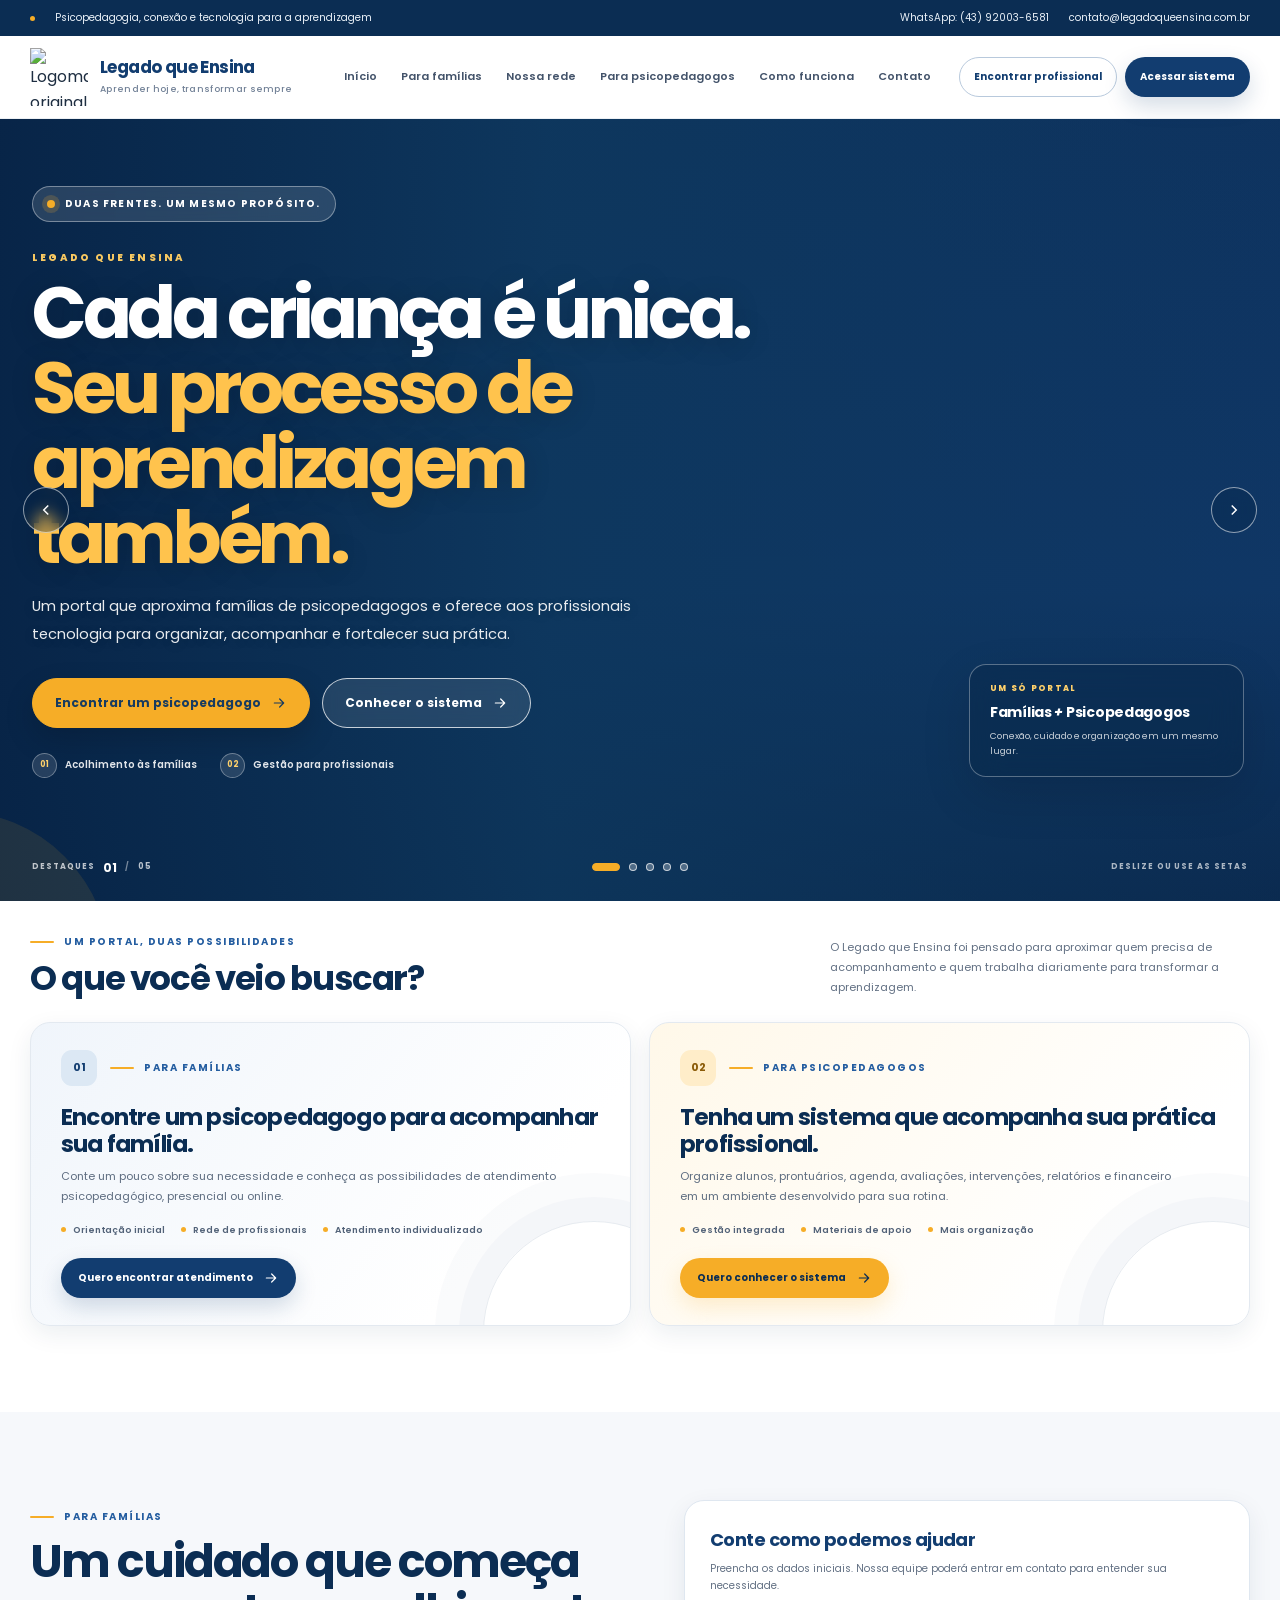
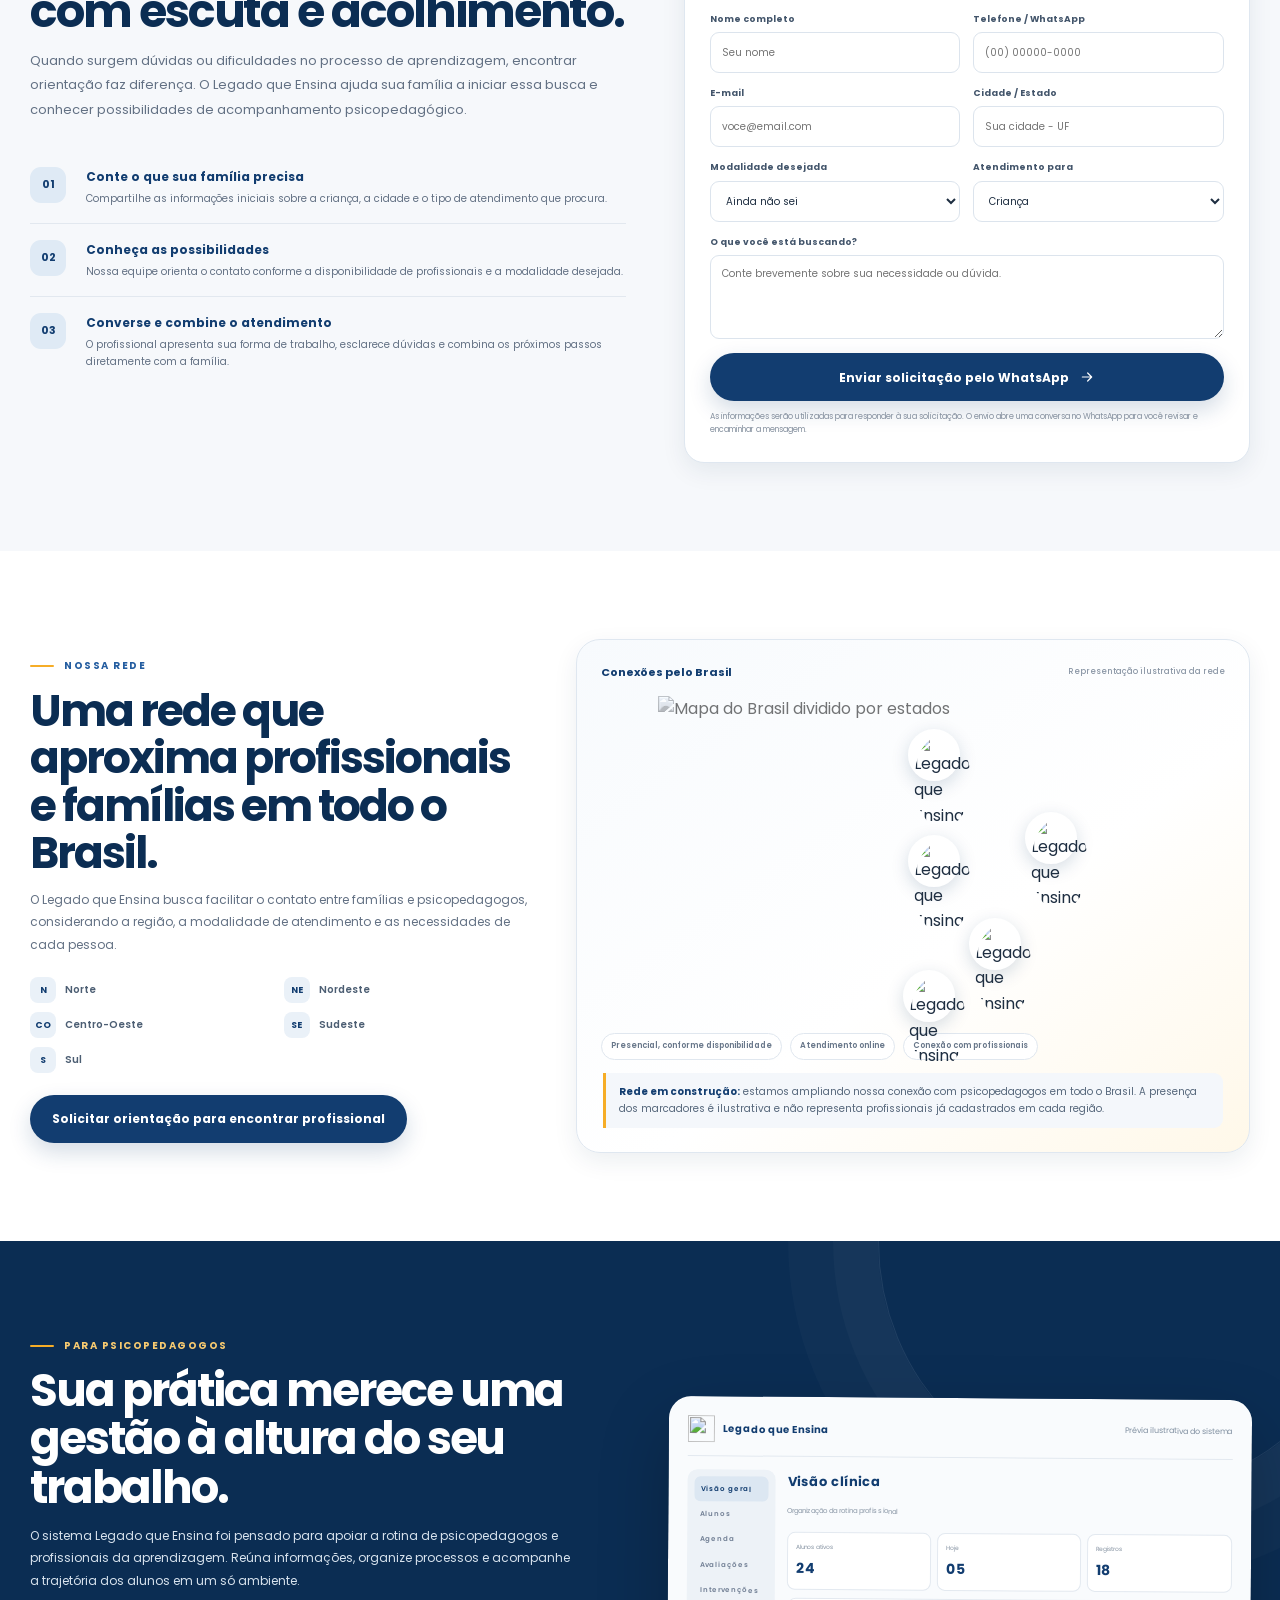
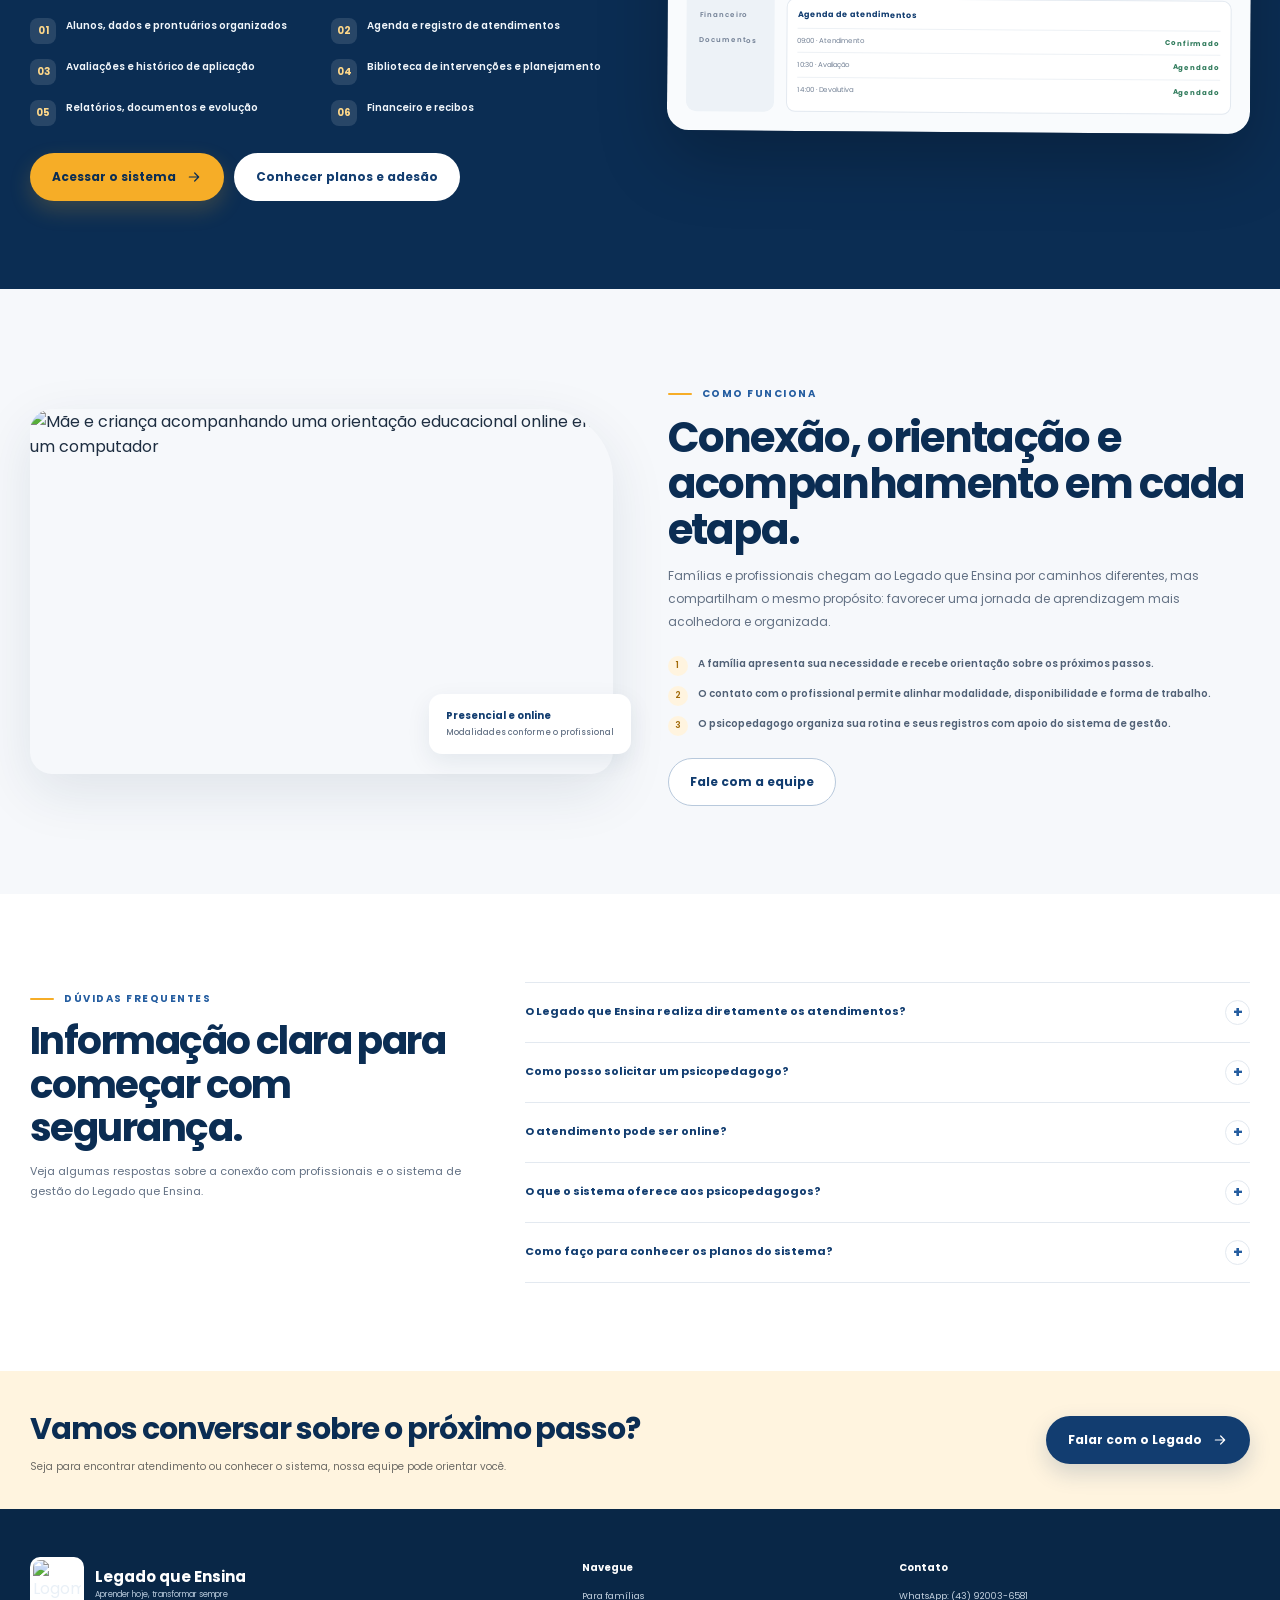
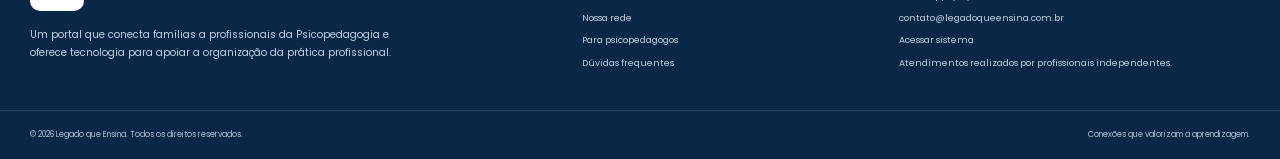
==== commit 574db722: "Update index.html" ====
--- a/index.html
+++ b/index.html
@@ -5,7 +5,7 @@
 <meta name="viewport" content="width=device-width, initial-scale=1, viewport-fit=cover">
 <meta name="theme-color" content="#123d70">
 <meta name="description" content="O Legado que Ensina conecta famílias a profissionais da Psicopedagogia e oferece um sistema de gestão para psicopedagogos.">
-<title>Legado que Ensina | Psicopedagogia, conexão e gestão</title>
+<title>Legado que Ensina - Aprender hoje, transformar sempre!</title>
 <link rel="preconnect" href="https://fonts.googleapis.com">
 <link rel="preconnect" href="https://fonts.gstatic.com" crossorigin>
 <link href="https://fonts.googleapis.com/css2?family=Poppins:wght@400;500;600;700;800&display=swap" rel="stylesheet">
@@ -308,7 +308,190 @@
 @media(max-width:380px){.hero-full h1{font-size:35px}.hero-full .slide-inner{width:calc(100% - 32px)}.hero-full .hero-assurance{font-size:7px}.hero-bottom{left:15px;right:15px}}
 @media(prefers-reduced-motion:reduce){.hero-full .slide.active{animation:none}.hero-full .slide-dot,.hero-full .hero-arrow{transition:none}}
 
+
+/* Mobile/tablet hardening: keep the full-bleed carousel readable and prevent overflow */
+@media (max-width: 860px){
+  html{scroll-padding-top:82px}
+  .container{width:min(100% - 36px,var(--max))}
+  .hero-full .slide-inner{min-width:0}
+  .hero-full .slide-copy{min-width:0}
+  .audience-card,.panel,.map-card,.request-card,.prof-preview,.online-photo-wrap{min-width:0;max-width:100%}
+  .family-layout,.network-layout,.prof-layout,.online-layout,.faq-layout{min-width:0}
+}
+@media (max-width: 600px){
+  html,body{width:100%;max-width:100%;overflow-x:hidden}
+  body{font-size:14px}
+  img,svg,video,canvas{max-width:100%}
+  .container{width:calc(100% - 28px);max-width:none}
+  .topbar{height:auto;min-height:32px}
+  .topbar .container{min-height:32px;justify-content:center;padding:5px 0}
+  .topbar-note{max-width:100%;font-size:8px;text-align:center;line-height:1.35}
+  .topbar-contact{display:none}
+  .header{position:sticky;top:0}
+  .nav{height:66px;min-height:66px;gap:8px}
+  .brand{min-width:0;max-width:calc(100% - 52px);flex:1;gap:7px}
+  .brand img{width:42px;height:42px;flex:0 0 42px}
+  .brand-copy{min-width:0}
+  .brand-copy strong{font-size:clamp(12px,3.55vw,14px);line-height:1.12;white-space:normal}
+  .brand-copy small{margin-top:3px;font-size:7px;line-height:1.25;letter-spacing:0}
+  .nav-actions{display:none}
+  .menu-toggle{display:grid;place-items:center;flex:0 0 40px;width:40px;height:40px}
+  .navlinks{position:absolute;top:66px;left:0;right:0;z-index:100;display:none;max-height:calc(100svh - 112px);overflow-y:auto;overscroll-behavior:contain;padding:8px 17px 15px;background:rgba(255,255,255,.985);border:1px solid var(--line);border-top:0;border-radius:0 0 16px 16px;box-shadow:0 18px 35px rgba(15,44,75,.14);flex-direction:column;align-items:stretch;gap:0}
+  .navlinks.open{display:flex}
+  .navlinks a{display:flex;align-items:center;min-height:45px;padding:11px 3px;border-bottom:1px solid #edf1f5;font-size:12px;white-space:normal}
+  .navlinks a:last-child{border-bottom:0}
+  .navlinks a:after{display:none}
+  .hero.hero-full{height:auto;min-height:0;max-height:none}
+  .hero-full .slides{height:max(680px,calc(100svh - 98px));min-height:680px}
+  .hero-full .slide{height:100%;min-height:0}
+  .hero-full .slide::before{inset:-14px;background-size:cover;background-position:66% center;filter:blur(4px) saturate(1.06) brightness(.72);transform:scale(1.045)}
+  .hero-full .slide::after{background:var(--slide-overlay),linear-gradient(180deg,rgba(4,24,47,.30) 0%,rgba(4,24,47,.38) 32%,rgba(4,24,47,.78) 100%)}
+  .hero-full .slide-inner{width:calc(100% - 34px);height:100%;min-height:0;align-items:center;padding:30px 0 105px}
+  .hero-full .slide-copy{width:100%;max-width:100%;padding:0;}
+  .hero-full .hero-kicker{max-width:100%;padding:8px 11px;font-size:8px;letter-spacing:.08em;white-space:normal;line-height:1.35}
+  .hero-full .slide-overline{margin:20px 0 8px;font-size:8px;letter-spacing:.16em;line-height:1.5}
+  .hero-full h1{max-width:100%;margin:0 0 15px;font-size:clamp(34px,9.2vw,46px);line-height:1.08;letter-spacing:-.05em;overflow-wrap:normal;hyphens:auto}
+  .hero-full .slide-copy>p:not(.slide-overline){max-width:100%;font-size:12px;line-height:1.72}
+  .hero-full .hero-actions{display:grid;grid-template-columns:minmax(0,1fr);gap:9px;margin-top:21px}
+  .hero-full .hero-actions .btn{width:100%;min-width:0;min-height:46px;padding:11px 14px;font-size:10px;line-height:1.35;white-space:normal;text-align:center}
+  .hero-full .hero-assurance{display:grid;grid-template-columns:1fr;gap:8px;margin-top:16px;font-size:8px;line-height:1.4}
+  .hero-full .hero-assurance span{min-width:0}
+  .hero-full .hero-assurance b{width:21px;height:21px;flex:0 0 21px;font-size:7px}
+  .hero-full .slide-glass-note{display:none}
+  .hero-arrows{display:none}
+  .hero-full .hero-bottom{left:17px;right:17px;bottom:calc(14px + env(safe-area-inset-bottom));width:auto;max-width:none;transform:none;grid-template-columns:auto minmax(0,1fr);gap:10px}
+  .hero-bottom-label{gap:5px;font-size:7px;white-space:nowrap}
+  .hero-bottom-label strong{font-size:10px}
+  .hero-full .slide-controls{min-width:0;justify-content:center;gap:6px}
+  .hero-full .slide-dot{width:7px;height:7px;flex:0 0 auto}
+  .hero-full .slide-dot.active{width:20px}
+  .section{padding:56px 0}
+  .section-heading{margin-bottom:25px}
+  .section-heading h2{font-size:clamp(27px,7.5vw,34px);line-height:1.14}
+  .section-heading p{font-size:12px;line-height:1.75}
+  .purpose{padding:27px 0 55px}
+  .purpose-head{display:block;margin-bottom:19px}
+  .purpose-head h2{font-size:27px}
+  .purpose-head p{margin-top:10px;font-size:11px;line-height:1.7}
+  .audience-grid{grid-template-columns:minmax(0,1fr);gap:12px}
+  .audience-card{min-height:0;padding:21px 19px;border-radius:17px}
+  .audience-card h3{margin:14px 0 8px;font-size:20px;line-height:1.22}
+  .audience-card p{font-size:11px;line-height:1.7}
+  .audience-points{gap:7px 12px;margin:13px 0 16px;font-size:9px}
+  .audience-card .btn{width:100%;white-space:normal}
+  .family-layout,.network-layout,.prof-layout,.online-layout,.faq-layout{grid-template-columns:minmax(0,1fr);gap:25px}
+  .family-copy h2,.network-copy h2,.prof-copy h2,.online-copy h2{font-size:clamp(29px,8vw,36px);line-height:1.12}
+  .family-copy>p,.network-copy>p,.prof-copy>p,.online-copy>p{font-size:12px;line-height:1.75}
+  .steps{gap:0}
+  .step{grid-template-columns:36px minmax(0,1fr);gap:11px;padding:14px 0}
+  .step-number{width:34px;height:34px}
+  .request-card{width:100%;padding:18px;border-radius:17px}
+  .form-grid{grid-template-columns:minmax(0,1fr);gap:13px}
+  .field,.field.full{grid-column:auto;min-width:0}
+  .field input,.field select,.field textarea{width:100%;min-width:0;min-height:44px;font-size:16px}
+  .field textarea{min-height:100px}
+  .request-card .btn{width:100%}
+  .map-card{width:100%;min-height:0;padding:14px;border-radius:17px}
+  .map-art{width:100%;height:auto;min-height:220px;max-height:290px}
+  .map-pin{width:36px;height:36px}
+  .region-list{display:grid;grid-template-columns:repeat(2,minmax(0,1fr));gap:8px}
+  .region-list span{min-width:0;font-size:9px}
+  .prof-features{grid-template-columns:minmax(0,1fr);gap:9px}
+  .prof-feature{min-width:0;padding:13px}
+  .prof-actions{display:grid;grid-template-columns:minmax(0,1fr);gap:8px}
+  .prof-actions .btn{width:100%;white-space:normal}
+  .prof-preview{width:100%;padding:12px;transform:none}
+  .preview-content{grid-template-columns:62px minmax(0,1fr);gap:7px}
+  .preview-nav{min-width:0;padding:6px 4px}
+  .preview-nav span{font-size:6px;padding:7px 3px;overflow-wrap:anywhere}
+  .preview-main{min-width:0}
+  .preview-main h3{font-size:11px;overflow-wrap:anywhere}
+  .preview-kpis{grid-template-columns:repeat(3,minmax(0,1fr));gap:4px}
+  .preview-kpis>div{min-width:0;padding:7px 5px}
+  .preview-kpis strong{font-size:11px}
+  .online-photo-wrap{width:100%;min-width:0}
+  .online-photo{width:100%;height:230px;border-radius:17px 42px 17px 17px;object-fit:cover}
+  .online-badge{right:8px;bottom:9px;max-width:calc(100% - 18px);padding:10px 12px;font-size:9px}
+  .online-points>div{grid-template-columns:30px minmax(0,1fr);gap:9px;font-size:10px}
+  .faq-intro h2{font-size:29px}
+  .faq-q{font-size:11px;line-height:1.5}
+  .faq-a{font-size:10px;line-height:1.7}
+  .contact-inner{align-items:stretch;flex-direction:column;gap:15px}
+  .contact-inner .btn{width:100%;white-space:normal}
+  .footer-grid{grid-template-columns:minmax(0,1fr);gap:20px}
+  .footer-brand-block{grid-column:auto}
+  .footer-bottom .container{align-items:flex-start;flex-direction:column;gap:6px;padding:13px 0}
+}
+@media (max-width: 360px){
+  .container{width:calc(100% - 24px)}
+  .brand img{width:38px;height:38px;flex-basis:38px}
+  .brand-copy strong{font-size:12px}
+  .hero-full .slides{height:max(700px,calc(100svh - 98px));min-height:700px}
+  .hero-full .slide-inner{width:calc(100% - 28px)}
+  .hero-full h1{font-size:33px}
+  .hero-bottom{left:14px;right:14px;gap:7px}
+  .hero-bottom-label{font-size:6px}
+  .hero-full .slide-controls{gap:5px}
+}
+@media (orientation:landscape) and (max-width: 900px){
+  .hero-full .slides{height:max(560px,calc(100svh - 96px));min-height:560px}
+  .hero-full .slide-inner{padding:28px 0 84px}
+  .hero-full h1{font-size:clamp(31px,6vw,46px)}
+  .hero-full .slide-copy>p:not(.slide-overline){font-size:11px;max-width:560px}
+  .hero-full .hero-assurance{grid-template-columns:repeat(2,minmax(0,1fr))}
+  .hero-full .hero-actions{display:flex;flex-wrap:wrap}
+}
+
+
+/* Ajustes de leitura para telas baixas: evita cortar os slides 4 e 5 */
+.map-status-note{margin:13px 2px 0;padding:11px 13px;border-left:3px solid var(--gold);border-radius:0 9px 9px 0;background:#f4f7fb;color:#56677b;font-size:10px;line-height:1.65}
+.map-status-note strong{color:var(--navy)}
+@media (min-width:861px) and (max-height:820px){
+  .hero.hero-full{height:auto;min-height:640px;max-height:none}
+  .hero-full .slides{height:max(640px,calc(100svh - 118px));min-height:640px}
+  .hero-full .slide-inner{padding:25px 0 78px}
+  .hero-full .slide-copy{width:min(690px,68%);max-width:690px}
+  .hero-full .hero-kicker{padding:7px 12px;font-size:9px}
+  .hero-full .slide-overline{margin:17px 0 7px;font-size:9px}
+  .hero-full h1{font-size:clamp(43px,4.2vw,58px);line-height:1.04;margin-bottom:12px}
+  .hero-full .slide-copy>p:not(.slide-overline){font-size:13px;line-height:1.65}
+  .hero-full .hero-actions{margin-top:19px;gap:9px}
+  .hero-full .hero-actions .btn{min-height:44px;padding:11px 17px;font-size:11px}
+  .hero-full .hero-assurance{margin-top:14px;font-size:9px}
+  .hero-full .slide-glass-note{bottom:92px;width:245px;padding:13px 15px}
+  .hero-bottom{bottom:14px}
+}
+@media (min-width:861px) and (max-height:700px){
+  .hero.hero-full{min-height:610px}
+  .hero-full .slides{height:max(610px,calc(100svh - 118px));min-height:610px}
+  .hero-full .slide-inner{padding:20px 0 68px}
+  .hero-full .slide-copy{width:min(650px,66%)}
+  .hero-full .hero-kicker{padding:6px 10px;font-size:8px}
+  .hero-full .slide-overline{margin:13px 0 6px;font-size:8px}
+  .hero-full h1{font-size:clamp(39px,3.8vw,51px);line-height:1.02;margin-bottom:9px}
+  .hero-full .slide-copy>p:not(.slide-overline){font-size:12px;line-height:1.55}
+  .hero-full .hero-actions{margin-top:14px}
+  .hero-full .hero-actions .btn{min-height:40px;padding:9px 14px;font-size:10px}
+  .hero-full .hero-assurance{margin-top:10px;font-size:8px}
+  .hero-full .slide-glass-note{bottom:80px;width:225px;padding:11px 13px}
+  .hero-full .slide-glass-note strong{font-size:12px}
+  .hero-full .slide-glass-note small{font-size:8px}
+}
+@media (max-width:600px){
+  .map-status-note{font-size:9px;line-height:1.6;padding:10px 11px}
+}
+@media (min-width:861px) and (min-height:821px){
+  .hero-full .slide-05 .slide-copy{width:min(700px,64%);max-width:700px}
+  .hero-full .slide-05 h1{font-size:clamp(48px,4.8vw,64px);line-height:1.04;margin-bottom:13px}
+  .hero-full .slide-05 .slide-overline{margin:20px 0 8px}
+  .hero-full .slide-05 .slide-copy>p:not(.slide-overline){font-size:14px;line-height:1.7}
+  .hero-full .slide-05 .hero-actions{margin-top:22px}
+  .hero-full .slide-05 .hero-assurance{margin-top:17px}
+}
+
 </style>
+<script async src="https://pagead2.googlesyndication.com/pagead/js/adsbygoogle.js?client=ca-pub-9066376650011986"
+     crossorigin="anonymous"></script>
 </head>
 <body>
 <div class="topbar"><div class="container"><div class="topbar-note"><span class="topbar-dot"></span><span>Psicopedagogia, conexão e tecnologia para a aprendizagem</span></div><div class="topbar-contact"><a href="https://wa.me/5543920036581" target="_blank" rel="noopener">WhatsApp: (43) 92003-6581</a><a href="mailto:contato@legadoqueensina.com.br">contato@legadoqueensina.com.br</a></div></div></div>
@@ -341,10 +524,10 @@
     <article class="slide slide-02" aria-hidden="true" style="--slide-image:url('https://images.pexels.com/photos/5905921/pexels-photo-5905921.jpeg?auto=compress&cs=tinysrgb&w=2200');--slide-overlay:linear-gradient(90deg,rgba(5,55,68,.94) 0%,rgba(10,80,88,.82) 45%,rgba(7,44,58,.25) 100%);">
       <div class="slide-inner container">
         <div class="slide-copy">
-          <span class="hero-kicker"><i></i> Para famílias</span>
+          <span class="hero-kicker"><i></i> Para famílias · Nossa rede em construção</span>
           <p class="slide-overline">UM PASSO DE CADA VEZ</p>
           <h1>Encontrar apoio para aprender pode ser <em>mais simples.</em></h1>
-          <p>Conte o que sua família procura, conheça as possibilidades de atendimento e encontre um profissional que possa caminhar com vocês.</p>
+          <p>Conte o que sua família procura. Estamos ampliando nossa rede de psicopedagogos em diferentes regiões do Brasil para aproximar famílias e profissionais com orientação e cuidado.</p>
           <div class="hero-actions">
             <a class="btn btn-primary" href="#familias">Solicitar orientação <svg viewBox="0 0 24 24"><path d="M5 12h14m-6-6 6 6-6 6"/></svg></a>
             <a class="btn btn-outline" href="#rede">Conhecer nossa rede</a>
@@ -376,33 +559,33 @@
       <div class="slide-inner container">
         <div class="slide-copy">
           <span class="hero-kicker"><i></i> Para psicopedagogos</span>
-          <p class="slide-overline">SUA PRÁTICA, MAIS ORGANIZADA</p>
-          <h1>Mais clareza na gestão.<br><em>Mais espaço para cuidar.</em></h1>
-          <p>Alunos, prontuários, agenda, avaliações, intervenções, relatórios e financeiro reunidos em um sistema pensado para a rotina psicopedagógica.</p>
+          <p class="slide-overline">MAIS GESTÃO PARA SUA PRÁTICA</p>
+          <h1>Organize seu trabalho.<br><em>Ganhe espaço para cuidar.</em></h1>
+          <p>Tenha alunos e prontuários, agenda, atendimentos, avaliações, intervenções, relatórios, documentos e financeiro reunidos em um só sistema, pensado para a rotina da Psicopedagogia.</p>
           <div class="hero-actions">
             <a class="btn btn-primary" href="#profissionais">Conhecer o sistema <svg viewBox="0 0 24 24"><path d="M5 12h14m-6-6 6 6-6 6"/></svg></a>
             <a class="btn btn-outline" href="https://sistema.legadoqueensina.com.br" target="_blank" rel="noopener">Acessar o sistema</a>
           </div>
           <div class="hero-assurance"><span><b>01</b> Gestão integrada</span><span><b>02</b> Registros organizados</span></div>
         </div>
-        <div class="slide-glass-note"><span>TECNOLOGIA A FAVOR DA PRÁTICA</span><strong>Seu trabalho em um só ambiente</strong><small>Ferramentas para apoiar a organização profissional.</small></div>
+        <div class="slide-glass-note"><span>GESTÃO PSICOPEDAGÓGICA</span><strong>Da agenda ao relatório, tudo conectado</strong><small>Mais clareza para acompanhar alunos e organizar sua rotina profissional.</small></div>
       </div>
     </article>
 
-    <article class="slide slide-05" aria-hidden="true" style="--slide-image:url('https://images.pexels.com/photos/8055142/pexels-photo-8055142.jpeg?auto=compress&cs=tinysrgb&w=2200');--slide-overlay:linear-gradient(90deg,rgba(46,43,32,.91) 0%,rgba(60,63,54,.78) 44%,rgba(20,45,62,.25) 100%);">
+    <article class="slide slide-05" aria-hidden="true" style="--slide-image:url('https://images.pexels.com/photos/8055142/pexels-photo-8055142.jpeg?auto=compress&cs=tinysrgb&w=2200');--slide-overlay:linear-gradient(90deg,rgba(7,39,74,.95) 0%,rgba(12,70,103,.84) 46%,rgba(11,55,80,.30) 100%);">
       <div class="slide-inner container">
         <div class="slide-copy">
-          <span class="hero-kicker"><i></i> Uma rede em construção</span>
+          <span class="hero-kicker"><i></i> Famílias e psicopedagogos · Rede em expansão</span>
           <p class="slide-overline">CONEXÕES QUE TRANSFORMAM</p>
-          <h1>Famílias e profissionais mais próximos, <em>em todo o Brasil.</em></h1>
-          <p>O Legado que Ensina reúne acolhimento para quem procura acompanhamento e ferramentas para quem faz da aprendizagem sua profissão.</p>
+          <h1>Uma rede em construção para aproximar <em>quem aprende e quem ensina.</em></h1>
+          <p>Estamos ampliando a presença do Legado que Ensina pelo Brasil. A família informa o que procura, e nossa equipe orienta sobre as possibilidades de contato conforme a região e a disponibilidade dos profissionais.</p>
           <div class="hero-actions">
-            <a class="btn btn-primary" href="#rede">Conhecer a rede <svg viewBox="0 0 24 24"><path d="M5 12h14m-6-6 6 6-6 6"/></svg></a>
-            <a class="btn btn-outline" href="#profissionais">Fazer parte do portal</a>
+            <a class="btn btn-primary" href="#familias">Quero encontrar um profissional <svg viewBox="0 0 24 24"><path d="M5 12h14m-6-6 6 6-6 6"/></svg></a>
+            <a class="btn btn-outline" href="#profissionais">Quero fazer parte da rede</a>
           </div>
-          <div class="hero-assurance"><span><b>01</b> Conexão entre pessoas</span><span><b>02</b> Tecnologia com propósito</span></div>
+          <div class="hero-assurance"><span><b>01</b> Rede em expansão</span><span><b>02</b> Atendimento presencial e online conforme disponibilidade</span></div>
         </div>
-        <div class="slide-glass-note"><span>LEGADO QUE ENSINA</span><strong>Duas frentes. Um mesmo propósito.</strong><small>Cuidado para quem aprende. Estrutura para quem ensina.</small></div>
+        <div class="slide-glass-note"><span>NOSSA REDE</span><strong>Uma conexão que cresce com propósito</strong><small>Disponibilidade por região em construção. Fale com nossa equipe para conhecer as possibilidades.</small></div>
       </div>
     </article>
 
@@ -432,7 +615,7 @@
 <section class="section family-section" id="familias"><div class="container"><div class="family-layout"><div class="family-copy"><span class="eyebrow">Para famílias</span><h2>Um cuidado que começa com escuta e acolhimento.</h2><p>Quando surgem dúvidas ou dificuldades no processo de aprendizagem, encontrar orientação faz diferença. O Legado que Ensina ajuda sua família a iniciar essa busca e conhecer possibilidades de acompanhamento psicopedagógico.</p><div class="steps"><div class="step"><span class="step-number">01</span><div><h3>Conte o que sua família precisa</h3><p>Compartilhe as informações iniciais sobre a criança, a cidade e o tipo de atendimento que procura.</p></div></div><div class="step"><span class="step-number">02</span><div><h3>Conheça as possibilidades</h3><p>Nossa equipe orienta o contato conforme a disponibilidade de profissionais e a modalidade desejada.</p></div></div><div class="step"><span class="step-number">03</span><div><h3>Converse e combine o atendimento</h3><p>O profissional apresenta sua forma de trabalho, esclarece dúvidas e combina os próximos passos diretamente com a família.</p></div></div></div></div>
 <div class="request-card"><h3>Conte como podemos ajudar</h3><p>Preencha os dados iniciais. Nossa equipe poderá entrar em contato para entender sua necessidade.</p><form id="familyForm"><div class="form-grid"><div class="field"><label for="familyName">Nome completo</label><input id="familyName" name="name" autocomplete="name" required placeholder="Seu nome"></div><div class="field"><label for="familyPhone">Telefone / WhatsApp</label><input id="familyPhone" name="phone" autocomplete="tel" required placeholder="(00) 00000-0000"></div><div class="field"><label for="familyEmail">E-mail</label><input id="familyEmail" name="email" type="email" autocomplete="email" placeholder="voce@email.com"></div><div class="field"><label for="familyCity">Cidade / Estado</label><input id="familyCity" name="city" required placeholder="Sua cidade - UF"></div><div class="field"><label for="familyMode">Modalidade desejada</label><select id="familyMode" name="mode"><option value="Ainda não sei">Ainda não sei</option><option value="Presencial">Presencial</option><option value="Online">Online</option><option value="Tenho interesse nas duas">Tenho interesse nas duas</option></select></div><div class="field"><label for="familyFor">Atendimento para</label><select id="familyFor" name="for"><option value="Criança">Criança</option><option value="Adolescente">Adolescente</option><option value="Adulto">Adulto</option><option value="Orientação para familiar">Orientação para familiar</option></select></div><div class="field full"><label for="familyNeed">O que você está buscando?</label><textarea id="familyNeed" name="need" placeholder="Conte brevemente sobre sua necessidade ou dúvida."></textarea></div></div><button class="btn btn-primary" type="submit">Enviar solicitação pelo WhatsApp <svg viewBox="0 0 24 24"><path d="M5 12h14m-6-6 6 6-6 6"/></svg></button><p class="privacy-note">As informações serão utilizadas para responder à sua solicitação. O envio abre uma conversa no WhatsApp para você revisar e encaminhar a mensagem.</p></form></div></div></div></section>
 
-<section class="section" id="rede"><div class="container"><div class="network-layout"><div class="network-copy"><span class="eyebrow">Nossa rede</span><h2>Uma rede que aproxima profissionais e famílias em todo o Brasil.</h2><p>O Legado que Ensina busca facilitar o contato entre famílias e psicopedagogos, considerando a região, a modalidade de atendimento e as necessidades de cada pessoa.</p><div class="region-list"><span><i>N</i> Norte</span><span><i>NE</i> Nordeste</span><span><i>CO</i> Centro-Oeste</span><span><i>SE</i> Sudeste</span><span><i>S</i> Sul</span></div><a class="btn btn-primary" href="#familias">Solicitar orientação para encontrar profissional</a></div><div class="map-card"><div class="map-title"><span>Conexões pelo Brasil</span><small>Representação ilustrativa da rede</small></div><div class="map-art"><img src="https://upload.wikimedia.org/wikipedia/commons/thumb/c/c0/Brazil_states.svg/960px-Brazil_states.svg.png" alt="Mapa do Brasil dividido por estados"><span class="map-pin pin-n"><img src="https://i.imgur.com/D2WGUlJ.png" alt="Legado que Ensina"></span><span class="map-pin pin-ne"><img src="https://i.imgur.com/D2WGUlJ.png" alt="Legado que Ensina"></span><span class="map-pin pin-co"><img src="https://i.imgur.com/D2WGUlJ.png" alt="Legado que Ensina"></span><span class="map-pin pin-se"><img src="https://i.imgur.com/D2WGUlJ.png" alt="Legado que Ensina"></span><span class="map-pin pin-s"><img src="https://i.imgur.com/D2WGUlJ.png" alt="Legado que Ensina"></span></div><div class="map-legend"><span>Presencial, conforme disponibilidade</span><span>Atendimento online</span><span>Conexão com profissionais</span></div></div></div></div></section>
+<section class="section" id="rede"><div class="container"><div class="network-layout"><div class="network-copy"><span class="eyebrow">Nossa rede</span><h2>Uma rede que aproxima profissionais e famílias em todo o Brasil.</h2><p>O Legado que Ensina busca facilitar o contato entre famílias e psicopedagogos, considerando a região, a modalidade de atendimento e as necessidades de cada pessoa.</p><div class="region-list"><span><i>N</i> Norte</span><span><i>NE</i> Nordeste</span><span><i>CO</i> Centro-Oeste</span><span><i>SE</i> Sudeste</span><span><i>S</i> Sul</span></div><a class="btn btn-primary" href="#familias">Solicitar orientação para encontrar profissional</a></div><div class="map-card"><div class="map-title"><span>Conexões pelo Brasil</span><small>Representação ilustrativa da rede</small></div><div class="map-art"><img src="https://upload.wikimedia.org/wikipedia/commons/thumb/c/c0/Brazil_states.svg/960px-Brazil_states.svg.png" alt="Mapa do Brasil dividido por estados"><span class="map-pin pin-n"><img src="https://i.imgur.com/D2WGUlJ.png" alt="Legado que Ensina"></span><span class="map-pin pin-ne"><img src="https://i.imgur.com/D2WGUlJ.png" alt="Legado que Ensina"></span><span class="map-pin pin-co"><img src="https://i.imgur.com/D2WGUlJ.png" alt="Legado que Ensina"></span><span class="map-pin pin-se"><img src="https://i.imgur.com/D2WGUlJ.png" alt="Legado que Ensina"></span><span class="map-pin pin-s"><img src="https://i.imgur.com/D2WGUlJ.png" alt="Legado que Ensina"></span></div><div class="map-legend"><span>Presencial, conforme disponibilidade</span><span>Atendimento online</span><span>Conexão com profissionais</span></div><p class="map-status-note"><strong>Rede em construção:</strong> estamos ampliando nossa conexão com psicopedagogos em todo o Brasil. A presença dos marcadores é ilustrativa e não representa profissionais já cadastrados em cada região.</p></div></div></div></div></section>
 
 <section class="section professional" id="profissionais"><div class="container"><div class="prof-layout"><div class="prof-copy"><span class="eyebrow" style="color:#f7ca70">Para psicopedagogos</span><h2>Sua prática merece uma gestão à altura do seu trabalho.</h2><p>O sistema Legado que Ensina foi pensado para apoiar a rotina de psicopedagogos e profissionais da aprendizagem. Reúna informações, organize processos e acompanhe a trajetória dos alunos em um só ambiente.</p><div class="prof-features"><div class="prof-feature"><b>01</b><span>Alunos, dados e prontuários organizados</span></div><div class="prof-feature"><b>02</b><span>Agenda e registro de atendimentos</span></div><div class="prof-feature"><b>03</b><span>Avaliações e histórico de aplicação</span></div><div class="prof-feature"><b>04</b><span>Biblioteca de intervenções e planejamento</span></div><div class="prof-feature"><b>05</b><span>Relatórios, documentos e evolução</span></div><div class="prof-feature"><b>06</b><span>Financeiro e recibos</span></div></div><div class="prof-actions"><a class="btn btn-gold" href="https://sistema.legadoqueensina.com.br" target="_blank" rel="noopener">Acessar o sistema <svg viewBox="0 0 24 24"><path d="M5 12h14m-6-6 6 6-6 6"/></svg></a><a class="btn btn-white" href="https://wa.me/5543920036581?text=Ol%C3%A1!%20Quero%20conhecer%20o%20sistema%20Legado%20que%20Ensina%20e%20as%20op%C3%A7%C3%B5es%20de%20assinatura." target="_blank" rel="noopener">Conhecer planos e adesão</a></div></div>
 <div class="prof-preview"><div class="preview-head"><div class="preview-brand"><img src="https://i.imgur.com/D2WGUlJ.png" alt=""><span>Legado que Ensina</span></div><small>Prévia ilustrativa do sistema</small></div><div class="preview-content"><aside class="preview-nav"><span>Visão geral</span><span>Alunos</span><span>Agenda</span><span>Avaliações</span><span>Intervenções</span><span>Financeiro</span><span>Documentos</span></aside><div class="preview-main"><h3>Visão clínica</h3><small>Organização da rotina profissional</small><div class="preview-kpis"><div><small>Alunos ativos</small><strong>24</strong></div><div><small>Hoje</small><strong>05</strong></div><div><small>Registros</small><strong>18</strong></div></div><div class="preview-table"><strong>Agenda de atendimentos</strong><div class="preview-row"><span>09:00 · Atendimento</span><b>Confirmado</b></div><div class="preview-row"><span>10:30 · Avaliação</span><b>Agendado</b></div><div class="preview-row"><span>14:00 · Devolutiva</span><b>Agendado</b></div></div></div></div></div></div></div></section>
@@ -493,7 +676,7 @@
     dots.forEach(dot=>dot.addEventListener('click',()=>{show(Number(dot.dataset.slide)||0);start();}));
     if(prev)prev.addEventListener('click',()=>{show(active-1);start();});
     if(next)next.addEventListener('click',()=>{show(active+1);start();});
-    root.addEventListener('mouseenter',stop);root.addEventListener('mouseleave',start);root.addEventListener('focusin',stop);root.addEventListener('focusout',start);
+    root.addEventListener('focusin',stop);root.addEventListener('focusout',start);
     root.addEventListener('touchstart',e=>{touchX=e.changedTouches[0].clientX;stop();},{passive:true});
     root.addEventListener('touchend',e=>{const dx=e.changedTouches[0].clientX-touchX;if(Math.abs(dx)>45)show(active+(dx<0?1:-1));start();},{passive:true});
     root.addEventListener('keydown',e=>{if(e.key==='ArrowLeft'){show(active-1);start();}else if(e.key==='ArrowRight'){show(active+1);start();}});
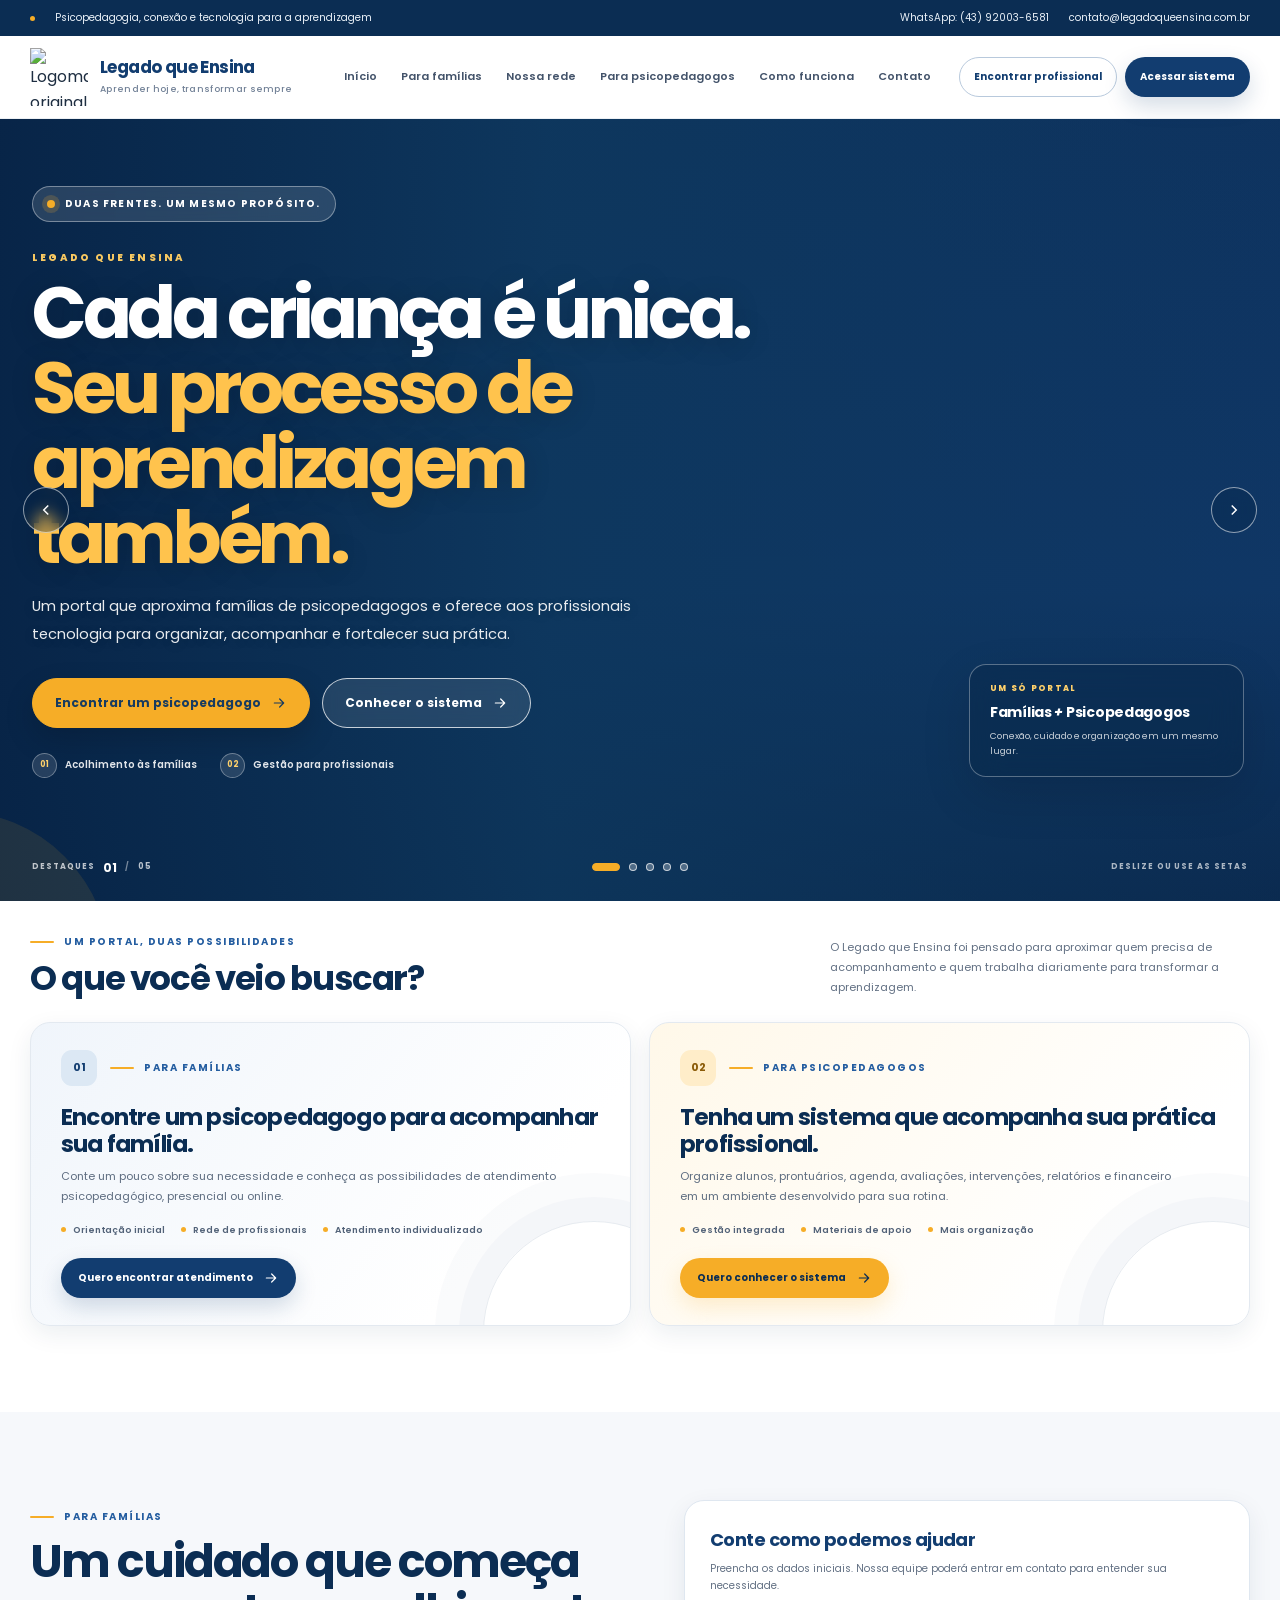
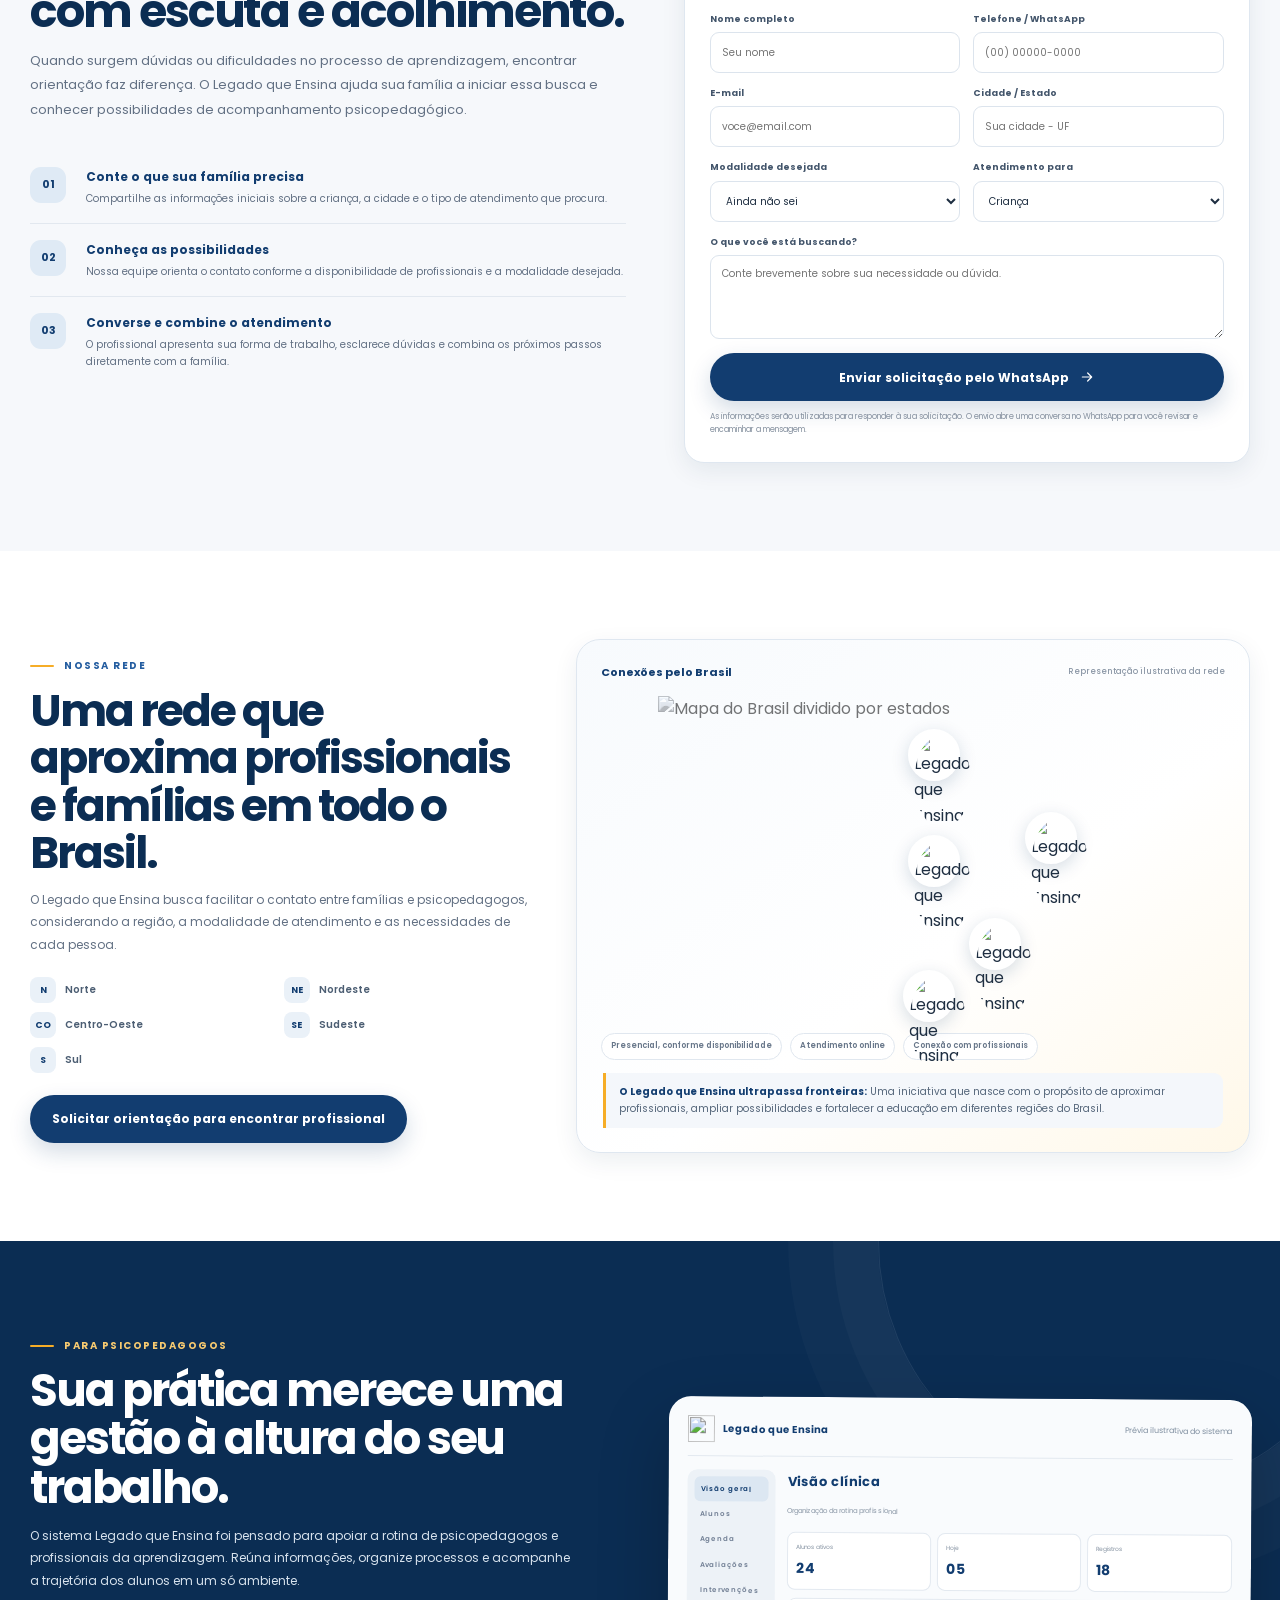
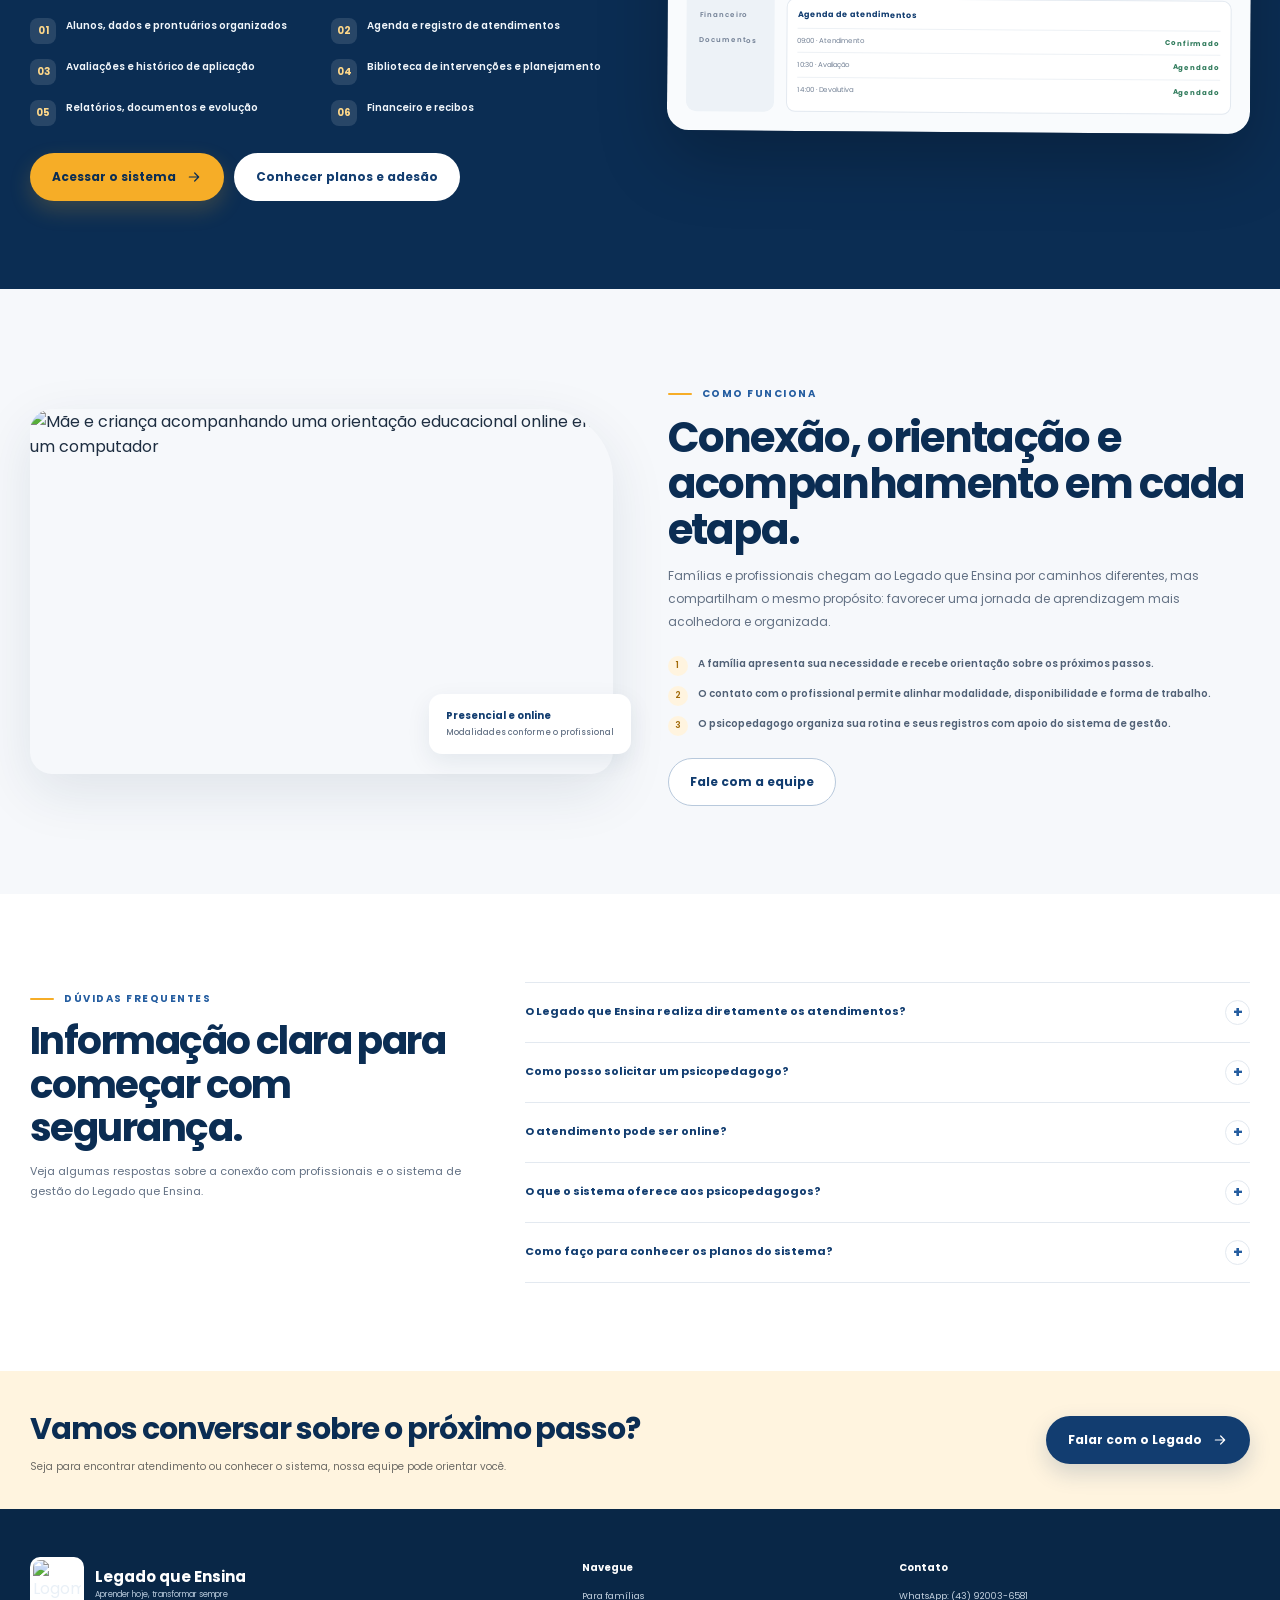
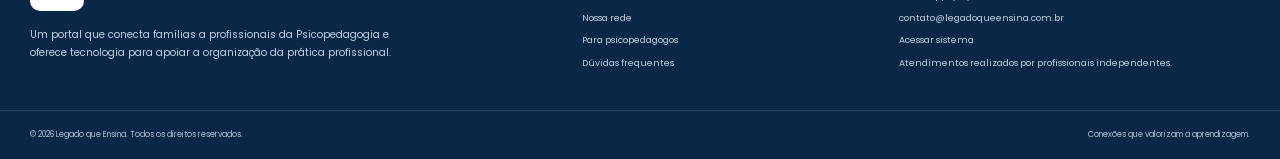
==== commit 7d18ec3e: "Update index.html" ====
--- a/index.html
+++ b/index.html
@@ -524,10 +524,10 @@
     <article class="slide slide-02" aria-hidden="true" style="--slide-image:url('https://images.pexels.com/photos/5905921/pexels-photo-5905921.jpeg?auto=compress&cs=tinysrgb&w=2200');--slide-overlay:linear-gradient(90deg,rgba(5,55,68,.94) 0%,rgba(10,80,88,.82) 45%,rgba(7,44,58,.25) 100%);">
       <div class="slide-inner container">
         <div class="slide-copy">
-          <span class="hero-kicker"><i></i> Para famílias · Nossa rede em construção</span>
+          <span class="hero-kicker"><i></i> Para famílias · O Legado que Ensina ultrapassa fronteiras.</span>
           <p class="slide-overline">UM PASSO DE CADA VEZ</p>
           <h1>Encontrar apoio para aprender pode ser <em>mais simples.</em></h1>
-          <p>Conte o que sua família procura. Estamos ampliando nossa rede de psicopedagogos em diferentes regiões do Brasil para aproximar famílias e profissionais com orientação e cuidado.</p>
+          <p>Conte o que sua família procura.Uma iniciativa que nasce com o propósito de aproximar profissionais, ampliar possibilidades e fortalecer a educação em diferentes regiões do Brasil.</p>
           <div class="hero-actions">
             <a class="btn btn-primary" href="#familias">Solicitar orientação <svg viewBox="0 0 24 24"><path d="M5 12h14m-6-6 6 6-6 6"/></svg></a>
             <a class="btn btn-outline" href="#rede">Conhecer nossa rede</a>
@@ -615,7 +615,7 @@
 <section class="section family-section" id="familias"><div class="container"><div class="family-layout"><div class="family-copy"><span class="eyebrow">Para famílias</span><h2>Um cuidado que começa com escuta e acolhimento.</h2><p>Quando surgem dúvidas ou dificuldades no processo de aprendizagem, encontrar orientação faz diferença. O Legado que Ensina ajuda sua família a iniciar essa busca e conhecer possibilidades de acompanhamento psicopedagógico.</p><div class="steps"><div class="step"><span class="step-number">01</span><div><h3>Conte o que sua família precisa</h3><p>Compartilhe as informações iniciais sobre a criança, a cidade e o tipo de atendimento que procura.</p></div></div><div class="step"><span class="step-number">02</span><div><h3>Conheça as possibilidades</h3><p>Nossa equipe orienta o contato conforme a disponibilidade de profissionais e a modalidade desejada.</p></div></div><div class="step"><span class="step-number">03</span><div><h3>Converse e combine o atendimento</h3><p>O profissional apresenta sua forma de trabalho, esclarece dúvidas e combina os próximos passos diretamente com a família.</p></div></div></div></div>
 <div class="request-card"><h3>Conte como podemos ajudar</h3><p>Preencha os dados iniciais. Nossa equipe poderá entrar em contato para entender sua necessidade.</p><form id="familyForm"><div class="form-grid"><div class="field"><label for="familyName">Nome completo</label><input id="familyName" name="name" autocomplete="name" required placeholder="Seu nome"></div><div class="field"><label for="familyPhone">Telefone / WhatsApp</label><input id="familyPhone" name="phone" autocomplete="tel" required placeholder="(00) 00000-0000"></div><div class="field"><label for="familyEmail">E-mail</label><input id="familyEmail" name="email" type="email" autocomplete="email" placeholder="voce@email.com"></div><div class="field"><label for="familyCity">Cidade / Estado</label><input id="familyCity" name="city" required placeholder="Sua cidade - UF"></div><div class="field"><label for="familyMode">Modalidade desejada</label><select id="familyMode" name="mode"><option value="Ainda não sei">Ainda não sei</option><option value="Presencial">Presencial</option><option value="Online">Online</option><option value="Tenho interesse nas duas">Tenho interesse nas duas</option></select></div><div class="field"><label for="familyFor">Atendimento para</label><select id="familyFor" name="for"><option value="Criança">Criança</option><option value="Adolescente">Adolescente</option><option value="Adulto">Adulto</option><option value="Orientação para familiar">Orientação para familiar</option></select></div><div class="field full"><label for="familyNeed">O que você está buscando?</label><textarea id="familyNeed" name="need" placeholder="Conte brevemente sobre sua necessidade ou dúvida."></textarea></div></div><button class="btn btn-primary" type="submit">Enviar solicitação pelo WhatsApp <svg viewBox="0 0 24 24"><path d="M5 12h14m-6-6 6 6-6 6"/></svg></button><p class="privacy-note">As informações serão utilizadas para responder à sua solicitação. O envio abre uma conversa no WhatsApp para você revisar e encaminhar a mensagem.</p></form></div></div></div></section>
 
-<section class="section" id="rede"><div class="container"><div class="network-layout"><div class="network-copy"><span class="eyebrow">Nossa rede</span><h2>Uma rede que aproxima profissionais e famílias em todo o Brasil.</h2><p>O Legado que Ensina busca facilitar o contato entre famílias e psicopedagogos, considerando a região, a modalidade de atendimento e as necessidades de cada pessoa.</p><div class="region-list"><span><i>N</i> Norte</span><span><i>NE</i> Nordeste</span><span><i>CO</i> Centro-Oeste</span><span><i>SE</i> Sudeste</span><span><i>S</i> Sul</span></div><a class="btn btn-primary" href="#familias">Solicitar orientação para encontrar profissional</a></div><div class="map-card"><div class="map-title"><span>Conexões pelo Brasil</span><small>Representação ilustrativa da rede</small></div><div class="map-art"><img src="https://upload.wikimedia.org/wikipedia/commons/thumb/c/c0/Brazil_states.svg/960px-Brazil_states.svg.png" alt="Mapa do Brasil dividido por estados"><span class="map-pin pin-n"><img src="https://i.imgur.com/D2WGUlJ.png" alt="Legado que Ensina"></span><span class="map-pin pin-ne"><img src="https://i.imgur.com/D2WGUlJ.png" alt="Legado que Ensina"></span><span class="map-pin pin-co"><img src="https://i.imgur.com/D2WGUlJ.png" alt="Legado que Ensina"></span><span class="map-pin pin-se"><img src="https://i.imgur.com/D2WGUlJ.png" alt="Legado que Ensina"></span><span class="map-pin pin-s"><img src="https://i.imgur.com/D2WGUlJ.png" alt="Legado que Ensina"></span></div><div class="map-legend"><span>Presencial, conforme disponibilidade</span><span>Atendimento online</span><span>Conexão com profissionais</span></div><p class="map-status-note"><strong>Rede em construção:</strong> estamos ampliando nossa conexão com psicopedagogos em todo o Brasil. A presença dos marcadores é ilustrativa e não representa profissionais já cadastrados em cada região.</p></div></div></div></div></section>
+<section class="section" id="rede"><div class="container"><div class="network-layout"><div class="network-copy"><span class="eyebrow">Nossa rede</span><h2>Uma rede que aproxima profissionais e famílias em todo o Brasil.</h2><p>O Legado que Ensina busca facilitar o contato entre famílias e psicopedagogos, considerando a região, a modalidade de atendimento e as necessidades de cada pessoa.</p><div class="region-list"><span><i>N</i> Norte</span><span><i>NE</i> Nordeste</span><span><i>CO</i> Centro-Oeste</span><span><i>SE</i> Sudeste</span><span><i>S</i> Sul</span></div><a class="btn btn-primary" href="#familias">Solicitar orientação para encontrar profissional</a></div><div class="map-card"><div class="map-title"><span>Conexões pelo Brasil</span><small>Representação ilustrativa da rede</small></div><div class="map-art"><img src="https://upload.wikimedia.org/wikipedia/commons/thumb/c/c0/Brazil_states.svg/960px-Brazil_states.svg.png" alt="Mapa do Brasil dividido por estados"><span class="map-pin pin-n"><img src="https://i.imgur.com/D2WGUlJ.png" alt="Legado que Ensina"></span><span class="map-pin pin-ne"><img src="https://i.imgur.com/D2WGUlJ.png" alt="Legado que Ensina"></span><span class="map-pin pin-co"><img src="https://i.imgur.com/D2WGUlJ.png" alt="Legado que Ensina"></span><span class="map-pin pin-se"><img src="https://i.imgur.com/D2WGUlJ.png" alt="Legado que Ensina"></span><span class="map-pin pin-s"><img src="https://i.imgur.com/D2WGUlJ.png" alt="Legado que Ensina"></span></div><div class="map-legend"><span>Presencial, conforme disponibilidade</span><span>Atendimento online</span><span>Conexão com profissionais</span></div><p class="map-status-note"><strong>O Legado que Ensina ultrapassa fronteiras:</strong> Uma iniciativa que nasce com o propósito de aproximar profissionais, ampliar possibilidades e fortalecer a educação em diferentes regiões do Brasil.</p></div></div></div></div></section>
 
 <section class="section professional" id="profissionais"><div class="container"><div class="prof-layout"><div class="prof-copy"><span class="eyebrow" style="color:#f7ca70">Para psicopedagogos</span><h2>Sua prática merece uma gestão à altura do seu trabalho.</h2><p>O sistema Legado que Ensina foi pensado para apoiar a rotina de psicopedagogos e profissionais da aprendizagem. Reúna informações, organize processos e acompanhe a trajetória dos alunos em um só ambiente.</p><div class="prof-features"><div class="prof-feature"><b>01</b><span>Alunos, dados e prontuários organizados</span></div><div class="prof-feature"><b>02</b><span>Agenda e registro de atendimentos</span></div><div class="prof-feature"><b>03</b><span>Avaliações e histórico de aplicação</span></div><div class="prof-feature"><b>04</b><span>Biblioteca de intervenções e planejamento</span></div><div class="prof-feature"><b>05</b><span>Relatórios, documentos e evolução</span></div><div class="prof-feature"><b>06</b><span>Financeiro e recibos</span></div></div><div class="prof-actions"><a class="btn btn-gold" href="https://sistema.legadoqueensina.com.br" target="_blank" rel="noopener">Acessar o sistema <svg viewBox="0 0 24 24"><path d="M5 12h14m-6-6 6 6-6 6"/></svg></a><a class="btn btn-white" href="https://wa.me/5543920036581?text=Ol%C3%A1!%20Quero%20conhecer%20o%20sistema%20Legado%20que%20Ensina%20e%20as%20op%C3%A7%C3%B5es%20de%20assinatura." target="_blank" rel="noopener">Conhecer planos e adesão</a></div></div>
 <div class="prof-preview"><div class="preview-head"><div class="preview-brand"><img src="https://i.imgur.com/D2WGUlJ.png" alt=""><span>Legado que Ensina</span></div><small>Prévia ilustrativa do sistema</small></div><div class="preview-content"><aside class="preview-nav"><span>Visão geral</span><span>Alunos</span><span>Agenda</span><span>Avaliações</span><span>Intervenções</span><span>Financeiro</span><span>Documentos</span></aside><div class="preview-main"><h3>Visão clínica</h3><small>Organização da rotina profissional</small><div class="preview-kpis"><div><small>Alunos ativos</small><strong>24</strong></div><div><small>Hoje</small><strong>05</strong></div><div><small>Registros</small><strong>18</strong></div></div><div class="preview-table"><strong>Agenda de atendimentos</strong><div class="preview-row"><span>09:00 · Atendimento</span><b>Confirmado</b></div><div class="preview-row"><span>10:30 · Avaliação</span><b>Agendado</b></div><div class="preview-row"><span>14:00 · Devolutiva</span><b>Agendado</b></div></div></div></div></div></div></div></section>
